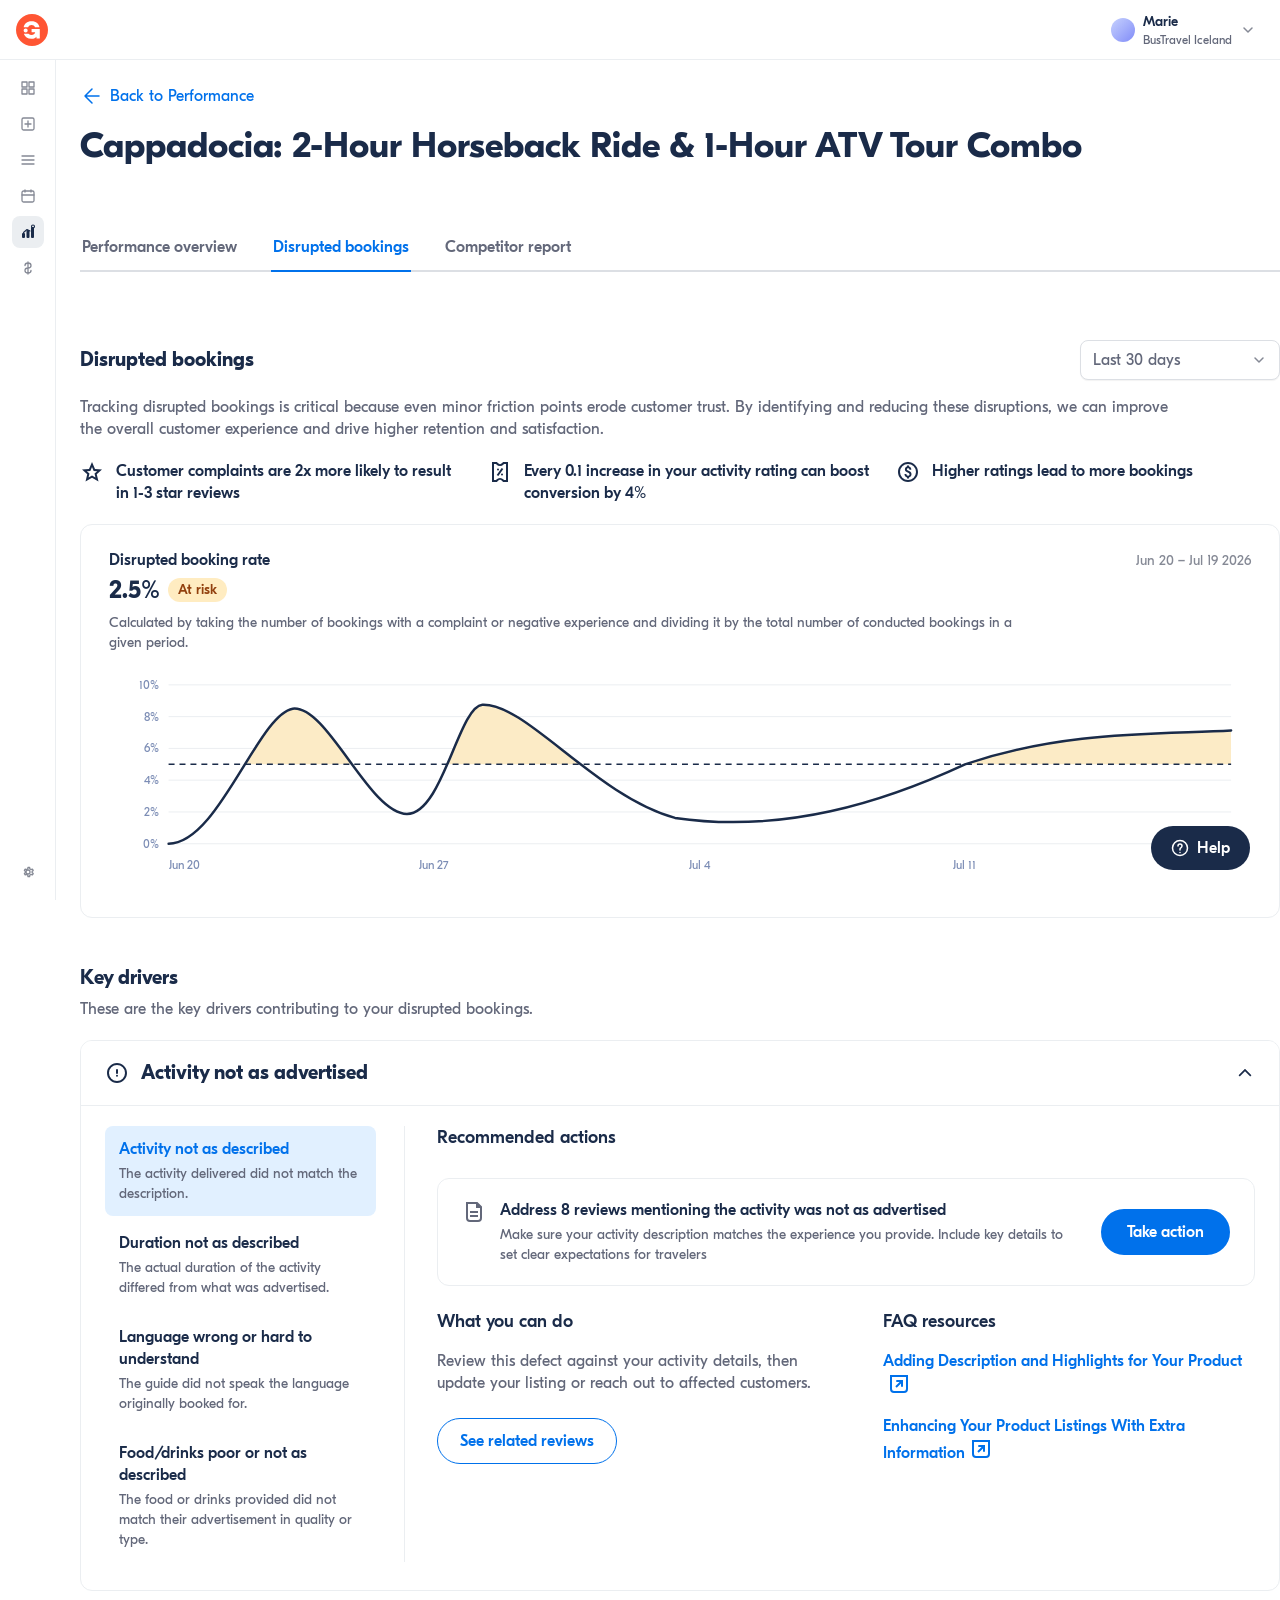
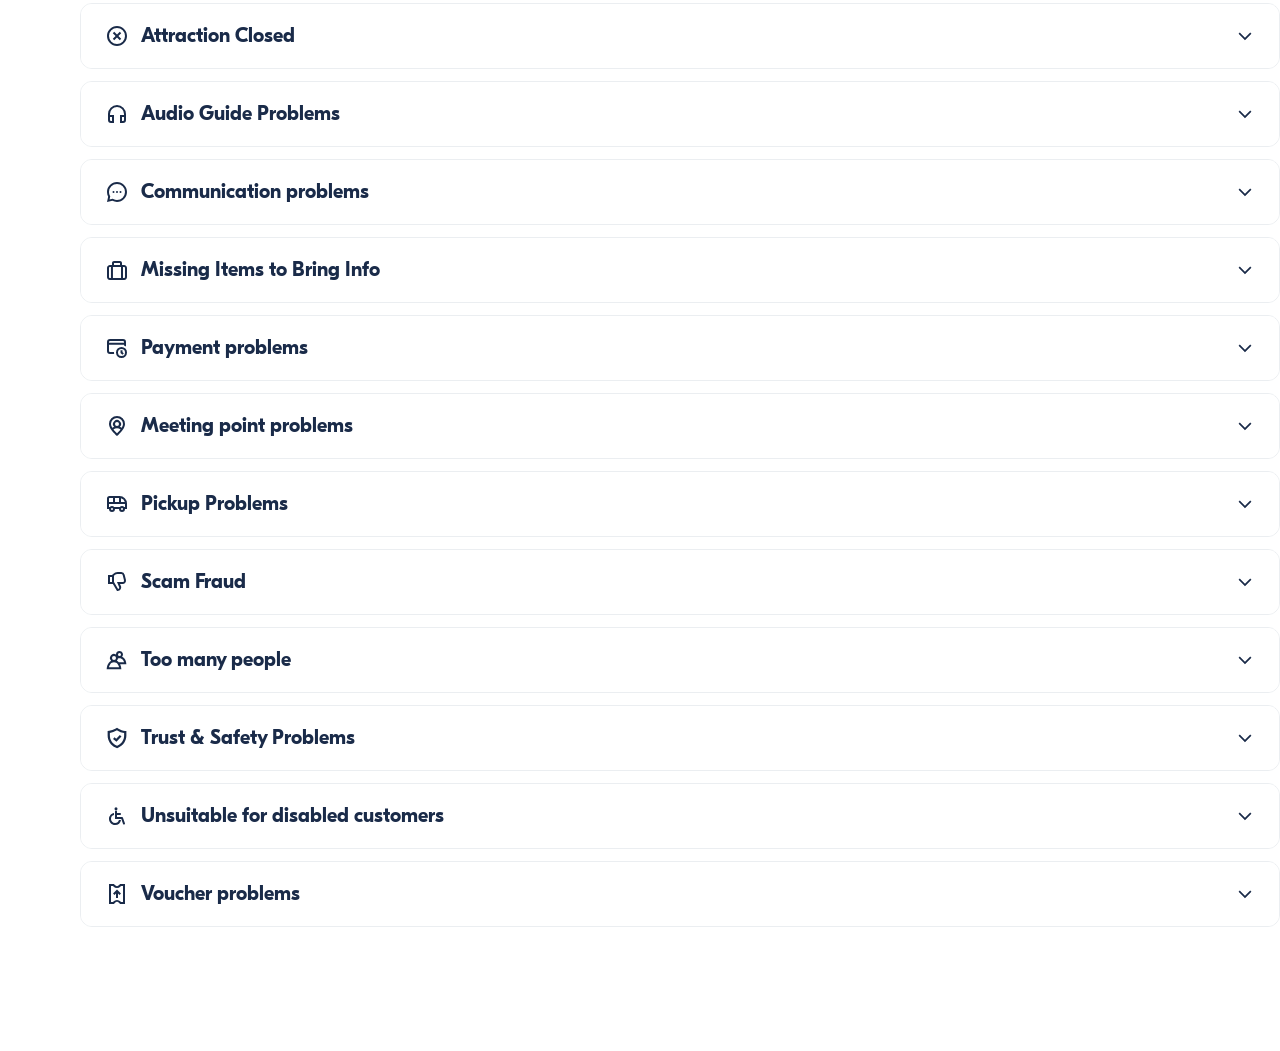
==== index.html @ d7114548 "Initial commit: Disrupted bookings prototype Static HTML/CSS/JS prototype of the Supplier Portal Per" ====
<!DOCTYPE html>
<html lang="en">
<head>
  <meta charset="UTF-8">
  <meta name="viewport" content="width=device-width, initial-scale=1.0">
  <title>Performance Hub — Disrupted Bookings · DBR Concept</title>
  <link rel="stylesheet" href="css/tokens.css">
  <link rel="stylesheet" href="css/styles.css">
</head>
<body>

  <!-- ===================== TOP NAV ===================== -->
  <header class="topnav">
    <div style="display:flex;align-items:center;gap:24px;">
      <img src="assets/logo-gyg.svg" alt="GetYourGuide" class="topnav__logo">
    </div>
    <div class="topnav__user">
      <div class="topnav__avatar"></div>
      <div class="topnav__user-info">
        <span class="topnav__name">Marie</span>
        <span class="topnav__company">BusTravel Iceland</span>
      </div>
      <svg class="topnav__chevron" width="16" height="16" viewBox="0 0 16 16" fill="none">
        <path d="M4 6l4 4 4-4" stroke="#858995" stroke-width="1.5" stroke-linecap="round" stroke-linejoin="round"/>
      </svg>
    </div>
  </header>

  <!-- ===================== SIDEBAR ===================== -->
  <aside class="sidebar">
    <!-- Products -->
    <button class="sidebar__item" aria-label="Products">
      <svg width="16" height="16" viewBox="0 0 16 16" fill="none">
        <path d="M2 2h5v5H2zM9 2h5v5H9zM2 9h5v5H2zM9 9h5v5H9z" stroke="currentColor" stroke-width="1.3" stroke-linejoin="round"/>
      </svg>
    </button>
    <!-- Create -->
    <button class="sidebar__item" aria-label="Create">
      <svg width="16" height="16" viewBox="0 0 16 16" fill="none">
        <rect x="2" y="2" width="12" height="12" rx="1.5" stroke="currentColor" stroke-width="1.3"/>
        <path d="M8 5v6M5 8h6" stroke="currentColor" stroke-width="1.3" stroke-linecap="round"/>
      </svg>
    </button>
    <!-- Manage -->
    <button class="sidebar__item" aria-label="Manage">
      <svg width="16" height="16" viewBox="0 0 16 16" fill="none">
        <path d="M2 4h12M2 8h12M2 12h12" stroke="currentColor" stroke-width="1.3" stroke-linecap="round"/>
      </svg>
    </button>
    <!-- Bookings -->
    <button class="sidebar__item" aria-label="Bookings">
      <svg width="16" height="16" viewBox="0 0 16 16" fill="none">
        <rect x="2" y="3" width="12" height="11" rx="1.5" stroke="currentColor" stroke-width="1.3"/>
        <path d="M5 2v2M11 2v2M2 7h12" stroke="currentColor" stroke-width="1.3" stroke-linecap="round"/>
      </svg>
    </button>
    <!-- Performance (active) -->
    <button class="sidebar__item sidebar__item--active" aria-label="Performance">
      <svg width="16" height="16" viewBox="0 0 16 16" fill="none">
        <rect x="2" y="9" width="3" height="5" rx="1" fill="currentColor"/>
        <rect x="6.5" y="6" width="3" height="8" rx="1" fill="currentColor"/>
        <rect x="11" y="3" width="3" height="11" rx="1" fill="currentColor"/>
        <circle cx="13" cy="2.5" r="1.5" stroke="currentColor" stroke-width="1.1"/>
        <path d="M3.5 8.5l3.5-3 3 1.5" stroke="currentColor" stroke-width="1.1" stroke-linecap="round" stroke-linejoin="round"/>
      </svg>
    </button>
    <!-- Finance -->
    <button class="sidebar__item" aria-label="Finance">
      <svg width="16" height="16" viewBox="0 0 16 16" fill="none">
        <path d="M8 2v12M5 5.5C5 4.12 6.34 3 8 3s3 1.12 3 2.5c0 1.37-1.34 2.5-3 2.5s-3 1.13-3 2.5C5 11.88 6.34 13 8 13s3-1.12 3-2.5" stroke="currentColor" stroke-width="1.3" stroke-linecap="round"/>
      </svg>
    </button>
    <div class="sidebar__spacer"></div>
    <!-- Settings -->
    <button class="sidebar__item" aria-label="Settings">
      <svg width="16" height="16" viewBox="0 0 16 16" fill="none">
        <path d="M8 10a2 2 0 100-4 2 2 0 000 4z" stroke="currentColor" stroke-width="1.3"/>
        <path d="M13.2 6.4l-.8-1.3-1.5.5a4.6 4.6 0 00-1-.6L9.6 3.5h-1.6L7.7 5a4.6 4.6 0 00-1 .6l-1.5-.5-.8 1.3 1.1 1a5 5 0 000 1.2l-1.1 1 .8 1.3 1.5-.5c.3.23.64.43 1 .6l.3 1.5h1.6l.3-1.5c.36-.17.7-.37 1-.6l1.5.5.8-1.3-1.1-1a5 5 0 000-1.2l1.1-1z" stroke="currentColor" stroke-width="1.3" stroke-linejoin="round"/>
      </svg>
    </button>
  </aside>

  <!-- ===================== MAIN CONTENT ===================== -->
  <main class="page-main">
    <div class="page-inner">

      <!-- BACK LINK -->
      <a href="#" class="back-link">
        <svg width="24" height="24" viewBox="0 0 24 24" fill="none">
          <path d="M19 12H5M12 5l-7 7 7 7" stroke="currentColor" stroke-width="1.5" stroke-linecap="round" stroke-linejoin="round"/>
        </svg>
        Back to Performance
      </a>

      <!-- PAGE TITLE -->
      <h1 class="page-title">Cappadocia: 2-Hour Horseback Ride & 1-Hour ATV Tour Combo</h1>

      <!-- ===================== TABS ===================== -->
      <nav class="perf-tabs" role="tablist">
        <button class="perf-tab" role="tab">Performance overview</button>
        <button class="perf-tab perf-tab--active" role="tab" aria-selected="true">Disrupted bookings</button>
        <button class="perf-tab" role="tab">Competitor report</button>
      </nav>

      <!-- ===================== DISRUPTED BOOKINGS SECTION ===================== -->
      <section class="disrupted-section">

        <div class="disrupted-section__header">
          <div class="disrupted-header__top">
            <h2 class="section-heading">Disrupted bookings</h2>
            <div class="disrupted-controls">
              <div class="select-input select-input--lg">
                <span>Last 30 days</span>
                <svg width="16" height="16" viewBox="0 0 16 16" fill="none">
                  <path d="M4 6l4 4 4-4" stroke="#858995" stroke-width="1.5" stroke-linecap="round" stroke-linejoin="round"/>
                </svg>
              </div>
            </div>
          </div>

          <p class="disrupted-header__desc">Tracking disrupted bookings is critical because even minor friction points erode customer trust. By identifying and reducing these disruptions, we can improve the overall customer experience and drive higher retention and satisfaction.</p>

          <ul class="disrupted-benefits">
            <li>
              <span class="disrupted-benefits__icon">
                <svg width="24" height="24" viewBox="0 0 24 24" fill="currentColor" aria-hidden="true"><path fill-rule="evenodd" d="m15 9 7 .5-5.25 4.75 1.75 7.25-6.5-3.75-6.5 3.75 1.75-7.25L2 9.5 9 9l3-7zm-4.642 1.908-3.542.253 2.657 2.404-.935 3.874L12 15.44l3.462 1.998-.935-3.874 2.657-2.404-3.542-.253L12 7.078z" clip-rule="evenodd"/></svg>
              </span>
              <span>Customer complaints are 2x more likely to result in 1-3 star reviews</span>
            </li>
            <li>
              <span class="disrupted-benefits__icon">
                <svg width="24" height="24" viewBox="0 0 24 24" fill="currentColor" aria-hidden="true"><path fill-rule="evenodd" d="M4 22h4.875l1.02-1.088a2.885 2.885 0 0 1 4.21 0L15.125 22H20V2h-4.875l-1.02 1.088a2.885 2.885 0 0 1-4.21 0L8.875 2H4zM9.895 3.088 8.436 4.456a4.885 4.885 0 0 0 7.128 0L15.992 4H18v16h-2.008l-.428-.456a4.885 4.885 0 0 0-7.128 0L8.009 20H6V4h2.009l.427.456 1.46-1.368zm.419 12.993 5-7-1.628-1.162-5 7zM15 14.5a1 1 0 1 1-2 0 1 1 0 0 1 2 0m-5-4a1 1 0 1 0 0-2 1 1 0 0 0 0 2" clip-rule="evenodd"/></svg>
              </span>
              <span>Every 0.1 increase in your activity rating can boost conversion by 4%</span>
            </li>
            <li>
              <span class="disrupted-benefits__icon">
                <svg width="24" height="24" viewBox="0 0 24 24" fill="currentColor" aria-hidden="true"><path d="M13 6.585c.539.11 1.026.324 1.415.664.565.494.895 1.229.895 2.206v.24h-1.92l-.012-.227c-.02-.401-.131-.66-.3-.824-.169-.166-.43-.27-.816-.292l-.393.014c-.353.035-.604.142-.764.293-.155.148-.249.36-.249.662 0 .573.394.902 1.093 1.244l.408.178.264.117c.591.26 1.258.552 1.792 1 .633.53 1.087 1.279 1.087 2.431 0 .943-.305 1.73-.876 2.29-.42.413-.972.692-1.624.828V18.5h-2v-1.105c-.656-.146-1.202-.434-1.617-.85-.583-.583-.883-1.395-.883-2.344v-.24h1.912l.019.22c.048.575.213.92.438 1.129.226.209.55.316.986.338l.398-.014c.49-.028.805-.169.996-.364.19-.193.29-.472.29-.845 0-.42-.143-.723-.376-.97-.241-.256-.585-.457-.996-.647l-.001-.001-.407-.193-.144-.062c-.588-.254-1.24-.534-1.75-.969-.572-.486-.97-1.163-.97-2.187 0-.822.26-1.53.774-2.042.345-.345.794-.592 1.331-.73V5.5h2z"/><path fill-rule="evenodd" d="M12 2c5.523 0 10 4.477 10 10s-4.477 10-10 10S2 17.523 2 12 6.477 2 12 2m0 2a8 8 0 1 0 0 16 8 8 0 0 0 0-16" clip-rule="evenodd"/></svg>
              </span>
              <span>Higher ratings lead to more bookings</span>
            </li>
          </ul>
        </div>

        <!-- Disrupted booking rate chart card -->
        <div class="dbr-card">
          <div class="dbr-card__top">
            <div class="dbr-card__stat">
              <p class="dbr-card__label">Disrupted booking rate</p>
              <p class="dbr-card__value">2.5% <span class="dbr-tag dbr-tag--risk">At risk</span></p>
              <p class="dbr-card__desc">Calculated by taking the number of bookings with a complaint or negative experience and dividing it by the total number of conducted bookings in a given period.</p>
            </div>
            <span class="dbr-card__range">Jun 20 – July 19 2026</span>
          </div>

          <div class="chart-wrapper">
            <svg viewBox="0 0 1150 230" class="line-chart" aria-label="Disrupted booking rate over the last 30 days, with a recommended maximum of 5%">
              <defs>
                <!-- Clip that keeps only the area above the 5% recommended-max line -->
                <clipPath id="dbr-above-max">
                  <rect x="60" y="20" width="1070" height="80"/>
                </clipPath>
              </defs>
              <!-- Grid lines (y: 0%–10%) -->
              <line x1="60" y1="20"  x2="1130" y2="20"  stroke="#ebeef1" stroke-width="1"/>
              <line x1="60" y1="52"  x2="1130" y2="52"  stroke="#ebeef1" stroke-width="1"/>
              <line x1="60" y1="84"  x2="1130" y2="84"  stroke="#ebeef1" stroke-width="1"/>
              <line x1="60" y1="116" x2="1130" y2="116" stroke="#ebeef1" stroke-width="1"/>
              <line x1="60" y1="148" x2="1130" y2="148" stroke="#ebeef1" stroke-width="1"/>
              <line x1="60" y1="180" x2="1130" y2="180" stroke="#ebeef1" stroke-width="1"/>
              <!-- Y-axis labels -->
              <text x="50" y="24"  text-anchor="end" class="chart-axis">10%</text>
              <text x="50" y="56"  text-anchor="end" class="chart-axis">8%</text>
              <text x="50" y="88"  text-anchor="end" class="chart-axis">6%</text>
              <text x="50" y="120" text-anchor="end" class="chart-axis">4%</text>
              <text x="50" y="152" text-anchor="end" class="chart-axis">2%</text>
              <text x="50" y="184" text-anchor="end" class="chart-axis">0%</text>
              <!-- Amber fill: only where the rate exceeds the 5% recommended max -->
              <path d="M 60,180 C 110,180 150,50 185,44 C 220,40 262,150 300,150 C 336,150 352,42 376,40 C 420,38 490,132 570,154 C 680,170 780,138 862,100 C 962,66 1055,70 1130,66 L 1130,180 L 60,180 Z"
                    fill="#fcebc6" clip-path="url(#dbr-above-max)"/>
              <!-- Recommended max line (5%) -->
              <line x1="60" y1="100" x2="1130" y2="100" stroke="#1a2b49" stroke-width="1.5" stroke-dasharray="6 5"/>
              <!-- Disrupted booking rate line -->
              <path d="M 60,180 C 110,180 150,50 185,44 C 220,40 262,150 300,150 C 336,150 352,42 376,40 C 420,38 490,132 570,154 C 680,170 780,138 862,100 C 962,66 1055,70 1130,66"
                    fill="none" stroke="#1a2b49" stroke-width="2.5" stroke-linecap="round" stroke-linejoin="round"/>
              <!-- X-axis labels -->
              <text x="60"    y="205" text-anchor="start"  class="chart-axis">Jun 20</text>
              <text x="327"   y="205" text-anchor="middle" class="chart-axis">Jun 27</text>
              <text x="595"   y="205" text-anchor="middle" class="chart-axis">Jul 4</text>
              <text x="862"   y="205" text-anchor="middle" class="chart-axis">Jul 11</text>
              <text x="1130"  y="205" text-anchor="end"    class="chart-axis">Jul 18</text>
            </svg>
          </div>
        </div>

      </section><!-- /disrupted-section -->

      <!-- ===================== KEY DRIVERS SECTION ===================== -->
      <section class="key-drivers-section">
        <div>
          <h2 class="section-heading">Key drivers</h2>
          <p class="section-desc" style="margin-top:8px;">These are the key drivers contributing to your disrupted bookings.</p>
        </div>
        <div class="defect-cards" id="defect-cards"></div>
      </section>

      <!-- Bottom spacer -->
      <div style="height:60px;"></div>

    </div><!-- /page-inner -->
  </main>

  <!-- HELP BUTTON (fixed) -->
  <button class="help-btn" aria-label="Help">
    <svg width="18" height="18" viewBox="0 0 18 18" fill="none">
      <circle cx="9" cy="9" r="7.5" stroke="white" stroke-width="1.5"/>
      <path d="M7 7c0-1.1.9-2 2-2s2 .9 2 2c0 1.1-.9 1.7-1.5 2.2S9 10.2 9 11" stroke="white" stroke-width="1.5" stroke-linecap="round"/>
      <circle cx="9" cy="13.5" r=".75" fill="white"/>
    </svg>
    Help
  </button>

  <script src="js/interactions.js"></script>
  <script src="js/defects-data.js"></script>
  <script src="js/defects-render.js"></script>
  <script src="js/chart-tooltip.js"></script>
  <script src="js/date-range.js"></script>
</body>
</html>
---- css/tokens.css ----
@font-face {
  font-family: "GT Eesti Pro Display";
  src: url("../assets/fonts/GT-Eesti-Pro-Display-Regular.woff2") format("woff2");
  font-weight: 400;
  font-style: normal;
  font-display: swap;
}

@font-face {
  font-family: "GT Eesti Pro Display";
  src: url("../assets/fonts/GT-Eesti-Pro-Display-Medium.woff2") format("woff2");
  font-weight: 500;
  font-style: normal;
  font-display: swap;
}

@font-face {
  font-family: "GT Eesti Pro Display";
  src: url("../assets/fonts/GT-Eesti-Pro-Display-Bold.woff2") format("woff2");
  font-weight: 700;
  font-style: normal;
  font-display: swap;
}

:root {
  --gyg-label-primary: #1a2b49;
  --gyg-label-secondary: #63687a;
  --gyg-label-tertiary: #858995;
  --gyg-label-success: #00763d;
  --gyg-interactive-primary: #0071eb;
  --gyg-on-interactive-primary: #ffffff;
  --gyg-background-primary: #ffffff;
  --gyg-background-secondary: #ebeef1;
  --gyg-background-page: #ffffff;
  --gyg-separator-primary: #ebeef1;
  --gyg-border-non-interactive: #ebeef1;
  --gyg-surface-success-weak: #e8f8ef;
  --gyg-border-success: #b8e6cc;
  --gyg-tag-success-bg: #e8f8ef;
  --gyg-tag-success-text: #00763d;
  --gyg-surface-critical-weak: #ffe8ed;
  --gyg-surface-warning-weak: #ffecc1;
  --gyg-tag-critical-text: #b42318;
  --gyg-overlay: rgba(0, 0, 0, 0.4);
  --gyg-brand: #ff5533;

  --font-family: "GT Eesti Pro Display", -apple-system, BlinkMacSystemFont, "Segoe UI", Roboto, sans-serif;
  --font-label: 400 12px/16px var(--font-family);
  --font-caption: 400 14px/20px var(--font-family);
  --font-caption-strong: 500 14px/20px var(--font-family);
  --font-body: 400 16px/22px var(--font-family);
  --font-body-strong: 500 16px/22px var(--font-family);
  --font-title-4: 500 18px/24px var(--font-family);
  --font-title-3: 700 20px/24px var(--font-family);
  --font-title-2: 700 24px/30px var(--font-family);

  --radius-sm: 4px;
  --radius-md: 6px;
  --radius-lg: 8px;
  --radius-pill: 32px;
  --shadow-popover: 0 2px 4px rgba(0, 0, 0, 0.1), 0 4px 6px rgba(0, 0, 0, 0.06);
  --shadow-modal: 0 0 32px rgba(0, 0, 0, 0.08), 0 8px 8px rgba(0, 0, 0, 0.16);
}

*, *::before, *::after { box-sizing: border-box; }

body {
  margin: 0;
  font: var(--font-body);
  color: var(--gyg-label-primary);
  background: var(--gyg-background-page);
}

button { font: inherit; cursor: pointer; }

a { color: var(--gyg-interactive-primary); text-decoration: none; }

a:hover { text-decoration: underline; }

.sr-only {
  position: absolute;
  width: 1px;
  height: 1px;
  padding: 0;
  margin: -1px;
  overflow: hidden;
  clip: rect(0, 0, 0, 0);
  white-space: nowrap;
  border: 0;
}
---- css/styles.css ----
/* ============================================================
   PORTAL SHELL
   ============================================================ */

html { min-width: 1440px; }

/* Top nav */
.topnav {
  position: fixed;
  top: 0; left: 0; right: 0;
  height: 60px;
  background: var(--gyg-background-primary);
  border-bottom: 1px solid var(--gyg-border-non-interactive);
  display: flex;
  align-items: center;
  justify-content: space-between;
  padding: 0 16px;
  z-index: 100;
}
.topnav__logo { height: 32px; }
.topnav__user {
  display: flex;
  align-items: center;
  gap: 8px;
  padding: 8px;
  border-radius: 8px;
  cursor: pointer;
}
.topnav__avatar {
  width: 24px; height: 24px;
  border-radius: 50%;
  background: linear-gradient(135deg, #c7d2fe, #818cf8);
}
.topnav__user-info { display: flex; flex-direction: column; }
.topnav__name { font: var(--font-caption-strong); color: var(--gyg-label-primary); }
.topnav__company { font: var(--font-label); color: var(--gyg-label-secondary); }
.topnav__chevron { color: var(--gyg-label-tertiary); }

/* Sidebar */
.sidebar {
  position: fixed;
  top: 60px; left: 0;
  width: 56px;
  height: calc(100vh - 60px);
  background: var(--gyg-background-primary);
  border-right: 1px solid var(--gyg-border-non-interactive);
  display: flex;
  flex-direction: column;
  align-items: center;
  padding: 12px 4px;
  gap: 4px;
  z-index: 90;
}
.sidebar__item {
  width: 32px; height: 32px;
  border: none;
  background: none;
  border-radius: 8px;
  display: flex;
  align-items: center;
  justify-content: center;
  color: var(--gyg-label-tertiary);
  cursor: pointer;
  transition: background 0.15s;
}
.sidebar__item:hover { background: var(--gyg-background-secondary); }
.sidebar__item--active {
  background: var(--gyg-background-secondary);
  color: var(--gyg-label-primary);
}
.sidebar__spacer { flex: 1; }

/* ============================================================
   PAGE LAYOUT
   ============================================================ */

.page-main {
  margin-left: 56px;
  margin-top: 60px;
  padding: 24px;
  min-height: calc(100vh - 60px);
  background: var(--gyg-background-page);
}
.page-inner {
  max-width: 1200px;
  display: flex;
  flex-direction: column;
  gap: 40px;
}

/* ============================================================
   PAGE HEADER
   ============================================================ */

.back-link {
  display: inline-flex;
  align-items: center;
  gap: 6px;
  font: var(--font-body);
  color: var(--gyg-interactive-primary);
  margin-bottom: -24px;
}
.back-link:hover { text-decoration: underline; }

.page-title {
  font-size: 36px;
  font-weight: 700;
  line-height: 44px;
  color: var(--gyg-label-primary);
  margin: 0;
}

/* ============================================================
   PERFORMANCE SECTION
   ============================================================ */

.perf-section { display: flex; flex-direction: column; gap: 24px; }

.perf-section__header {
  display: flex;
  align-items: flex-start;
  justify-content: space-between;
}
.section-title {
  font: var(--font-title-3);
  color: var(--gyg-label-primary);
  margin: 0 0 4px;
}
.section-subtitle {
  font: var(--font-body);
  color: var(--gyg-label-tertiary);
  margin: 0;
}

.perf-controls {
  display: flex;
  align-items: center;
  gap: 16px;
}
.toggle-label {
  display: flex;
  align-items: center;
  gap: 8px;
  cursor: pointer;
  font: var(--font-body);
  color: var(--gyg-label-primary);
  white-space: nowrap;
}
.toggle-switch {
  width: 48px; height: 28px;
  background: #d1d5db;
  border-radius: 30px;
  position: relative;
  flex-shrink: 0;
  transition: background 0.2s;
}
.toggle-switch.on { background: var(--gyg-interactive-primary); }
.toggle-handle {
  position: absolute;
  top: 4px; left: 4px;
  width: 20px; height: 20px;
  background: white;
  border-radius: 50%;
  transition: left 0.2s;
}
.toggle-switch.on .toggle-handle { left: 24px; }

.select-input {
  display: flex;
  align-items: center;
  justify-content: space-between;
  gap: 8px;
  border: 1px solid #6b7280;
  border-radius: 8px;
  padding: 8px 12px 8px 12px;
  min-width: 160px;
  cursor: pointer;
  font: var(--font-body);
  color: var(--gyg-label-secondary);
  background: white;
  box-shadow: 0 1px 1px rgba(18,18,23,0.05);
}
.select-input svg { flex-shrink: 0; }

/* Metrics bar */
.metrics-bar {
  display: flex;
  align-items: flex-start;
  gap: 0;
}
.metric {
  display: flex;
  flex-direction: column;
  gap: 8px;
  padding: 8px 64px 8px 0;
}
.metric__label {
  display: flex;
  align-items: center;
  gap: 4px;
  font: var(--font-body);
  color: var(--gyg-label-tertiary);
  white-space: nowrap;
}
.metric__value {
  display: flex;
  align-items: center;
  gap: 8px;
  font: var(--font-title-3);
  color: var(--gyg-label-primary);
  white-space: nowrap;
}
.metric__link {
  font: var(--font-body-strong);
  font-size: 16px;
}

/* Info icon button */
.info-btn {
  border: none;
  background: none;
  padding: 0;
  cursor: pointer;
  display: inline-flex;
  align-items: center;
  color: var(--gyg-label-tertiary);
  opacity: 0.7;
  transition: opacity 0.15s;
}
.info-btn:hover { opacity: 1; }

/* Chart tabs */
.chart-tabs {
  display: flex;
  align-items: center;
  border: 1px solid var(--gyg-border-non-interactive);
  border-radius: 4px 8px 8px 4px;
  overflow: hidden;
  width: fit-content;
}
.chart-tab {
  border: none;
  border-right: 1px solid var(--gyg-border-non-interactive);
  background: white;
  padding: 8px 16px;
  font: var(--font-body-strong);
  color: var(--gyg-label-tertiary);
  cursor: pointer;
  transition: background 0.15s, color 0.15s;
  white-space: nowrap;
}
.chart-tab:last-child { border-right: none; }
.chart-tab:hover { color: var(--gyg-label-primary); }
.chart-tab--active {
  background: var(--gyg-interactive-primary);
  color: white;
}

/* Chart card */
.chart-card {
  border: 1px solid var(--gyg-border-non-interactive);
  border-radius: 12px;
  padding: 24px;
  background: white;
  display: flex;
  flex-direction: column;
  gap: 16px;
}
.chart-card__title {
  font: var(--font-body-strong);
  color: var(--gyg-label-primary);
  margin: 0;
}
.chart-card__subtitle {
  font: var(--font-body);
  color: var(--gyg-label-secondary);
  margin: -12px 0 0;
}
.chart-wrapper { width: 100%; overflow: hidden; }
.line-chart { width: 100%; display: block; }

text.chart-axis {
  font-family: var(--font-family);
  font-size: 12px;
  fill: #7c8db5;
}

/* ============================================================
   QUALITY INSIGHTS SECTION  ← NEW
   ============================================================ */

.quality-section { display: flex; flex-direction: column; gap: 20px; }

.section-heading {
  font: var(--font-title-3);
  color: var(--gyg-label-primary);
  margin: 0;
}
.section-desc {
  font: var(--font-body);
  color: var(--gyg-label-secondary);
  margin: -12px 0 0;
}

/* Quality score card */
.quality-score-card {
  border: 1px solid var(--gyg-border-non-interactive);
  border-radius: 12px;
  padding: 24px;
  background: white;
  display: flex;
  flex-direction: column;
  gap: 20px;
}
.quality-score-card__top {
  display: flex;
  align-items: flex-start;
  justify-content: space-between;
}
.qs-label-row {
  display: flex;
  align-items: center;
  gap: 6px;
  font: var(--font-body);
  color: var(--gyg-label-secondary);
  position: relative;
}
.qs-label-text { font: var(--font-body-strong); color: var(--gyg-label-primary); }

/* Tooltip popover */
.qs-tooltip {
  position: absolute;
  top: calc(100% + 8px);
  left: 0;
  width: 360px;
  background: var(--gyg-label-primary);
  color: white;
  font: var(--font-caption);
  line-height: 20px;
  padding: 12px 16px;
  border-radius: var(--radius-lg);
  box-shadow: var(--shadow-popover);
  z-index: 50;
  pointer-events: none;
}
.qs-tooltip::before {
  content: '';
  position: absolute;
  top: -6px; left: 16px;
  width: 12px; height: 6px;
  background: var(--gyg-label-primary);
  clip-path: polygon(50% 0%, 0% 100%, 100% 100%);
}

.qs-stat-row {
  display: flex;
  align-items: baseline;
  gap: 12px;
  margin-top: 4px;
}
.qs-value {
  font-size: 36px;
  font-weight: 700;
  line-height: 44px;
  color: var(--gyg-label-primary);
}
.qs-period {
  font: var(--font-body);
  color: var(--gyg-label-tertiary);
}
.qs-trend-badge {
  display: inline-flex;
  align-items: center;
  gap: 4px;
  font: var(--font-caption-strong);
  color: #b42318;
  background: #ffe8ed;
  padding: 2px 8px;
  border-radius: 4px;
  margin-left: 4px;
}

/* Quality chart: blue line (upward = worse, shown clearly as trend) */
.quality-chart-line { stroke: var(--gyg-interactive-primary); }
.quality-chart-area { fill: rgba(0, 113, 235, 0.07); }

/* ============================================================
   TOP ISSUES
   ============================================================ */

.subsection-heading {
  font-size: 18px;
  font-weight: 700;
  line-height: 24px;
  color: var(--gyg-label-primary);
  margin: 4px 0 0;
}

/* Defect driver cards */
.defect-stack { display: flex; flex-direction: column; gap: 0; }

.defect-card {
  background: white;
  border: 1px solid var(--gyg-border-non-interactive);
  border-left: 3px solid #f59e0b;
  border-radius: var(--radius-sm);
  padding: 20px;
  display: flex;
  align-items: flex-start;
  gap: 16px;
  margin-bottom: 0;
}
.defect-card + .defect-card { border-top: none; border-radius: 0 0 var(--radius-sm) var(--radius-sm); }
.defect-card:first-child { border-radius: var(--radius-sm) var(--radius-sm) 0 0; }
.defect-card:last-child { border-radius: 0 0 var(--radius-sm) var(--radius-sm); }
.defect-card:only-child { border-radius: var(--radius-sm); }

/* When a defect card is followed by a linked-ra-wrapper, don't round its bottom */
.defect-card.has-linked-ra { border-radius: var(--radius-sm) var(--radius-sm) 0 0; margin-bottom: 0; }

.defect-rank {
  width: 28px; height: 28px;
  border-radius: 50%;
  background: var(--gyg-background-secondary);
  color: var(--gyg-label-secondary);
  font: var(--font-caption-strong);
  display: flex;
  align-items: center;
  justify-content: center;
  flex-shrink: 0;
  margin-top: 2px;
}

.defect-body { flex: 1; display: flex; flex-direction: column; gap: 8px; }
.defect-category-row {
  display: flex;
  align-items: center;
  gap: 8px;
}
.defect-category {
  font-size: 18px;
  font-weight: 700;
  line-height: 24px;
  color: var(--gyg-label-primary);
}
.defect-desc {
  font: var(--font-body);
  color: var(--gyg-label-primary);
  margin: 0;
}
.defect-footer {
  display: flex;
  align-items: center;
  justify-content: space-between;
  flex-wrap: wrap;
  gap: 8px;
}
.defect-detail-toggle {
  border: none;
  background: none;
  padding: 0;
  font: var(--font-body);
  color: var(--gyg-interactive-primary);
  cursor: pointer;
  display: flex;
  align-items: center;
  gap: 4px;
}
.defect-detail-toggle:hover { text-decoration: underline; }
.defect-detail-toggle svg { transition: transform 0.2s; }
.defect-detail-toggle.open svg { transform: rotate(90deg); }

/* Expandable detail */
.defect-detail {
  background: #fafbfc;
  border-top: 1px solid var(--gyg-border-non-interactive);
  padding: 16px 20px 16px 64px;
  font: var(--font-body);
  color: var(--gyg-label-secondary);
  line-height: 22px;
}
.defect-detail p { margin: 0 0 8px; }
.defect-detail p:last-child { margin-bottom: 0; }

/* Linked RA wrapper */
.linked-ra-wrapper {
  border: 1px solid var(--gyg-border-non-interactive);
  border-top: none;
  border-left: 3px solid #f59e0b;
  border-radius: 0 0 var(--radius-sm) var(--radius-sm);
  margin-bottom: 12px;
  background: #fffbf2;
}
.linked-ra-label {
  display: flex;
  align-items: center;
  gap: 6px;
  font: var(--font-caption-strong);
  color: #92400e;
  padding: 10px 20px 0 20px;
}
.linked-ra-label svg { flex-shrink: 0; }

/* ============================================================
   RECOMMENDED ACTION CARDS  (shared — existing + linked)
   ============================================================ */

.ra-card {
  background: white;
  border: 1px solid var(--gyg-border-non-interactive);
  border-radius: var(--radius-sm);
  padding: 20px;
  display: flex;
  align-items: center;
  gap: 32px;
}

/* When inside linked-ra-wrapper, no outer border (wrapper provides it) */
.linked-ra-wrapper .ra-card {
  border: none;
  background: transparent;
  border-radius: 0;
  padding: 12px 20px 16px 20px;
}

.ra-card__content {
  flex: 1;
  display: flex;
  align-items: flex-start;
  gap: 8px;
  min-width: 0;
}
.ra-card__icon { flex-shrink: 0; color: var(--gyg-label-tertiary); margin-top: 2px; }
.ra-card__text { flex: 1; display: flex; flex-direction: column; gap: 8px; min-width: 0; }
.ra-card__title {
  font-size: 18px;
  font-weight: 700;
  line-height: 24px;
  color: var(--gyg-label-primary);
  margin: 0;
}
.ra-card__body {
  font: var(--font-body);
  color: var(--gyg-label-primary);
  margin: 0;
}

.ra-card__actions {
  display: flex;
  align-items: center;
  gap: 16px;
  flex-shrink: 0;
}

/* Buttons */
.btn-primary {
  background: var(--gyg-interactive-primary);
  color: white;
  border: 2px solid var(--gyg-interactive-primary);
  border-radius: var(--radius-pill);
  padding: 10px 24px;
  font: var(--font-body-strong);
  cursor: pointer;
  white-space: nowrap;
  width: 160px;
  text-align: center;
  transition: opacity 0.15s;
}
.btn-primary:hover { opacity: 0.88; }

.btn-dismiss {
  border: none;
  background: none;
  cursor: pointer;
  color: var(--gyg-label-tertiary);
  padding: 4px;
  display: flex;
  align-items: center;
  transition: color 0.15s;
}
.btn-dismiss:hover { color: var(--gyg-label-primary); }

/* ============================================================
   GROW SECTION  (existing RA block)
   ============================================================ */

.grow-section { display: flex; flex-direction: column; gap: 16px; }

/* ============================================================
   HELP BUTTON (fixed)
   ============================================================ */

.help-btn {
  position: fixed;
  bottom: 30px; right: 30px;
  background: var(--gyg-label-primary);
  color: white;
  border: none;
  border-radius: var(--radius-pill);
  padding: 11px 20px;
  font: var(--font-body-strong);
  cursor: pointer;
  display: flex;
  align-items: center;
  gap: 8px;
  z-index: 200;
}

/* ============================================================
   UTILITIES
   ============================================================ */

.hidden { display: none !important; }

/* ============================================================
   CATEGORY DEFECT CARDS  (data-driven — see js/defects-*.js)
   ============================================================ */

.defect-cards { display: flex; flex-direction: column; gap: 12px; }

.category-card {
  background: white;
  border: 1px solid var(--gyg-border-non-interactive);
  border-radius: 12px;
  overflow: hidden;
}

/* Header (collapse toggle) */
.category-card__header {
  width: 100%;
  display: flex;
  align-items: center;
  gap: 12px;
  padding: 20px 24px;
  background: white;
  border: none;
  text-align: left;
  color: var(--gyg-label-primary);
}
.category-card__icon { display: inline-flex; color: var(--gyg-label-primary); }
.category-card__title { font: var(--font-title-3); color: var(--gyg-label-primary); }
.category-card__chevron {
  margin-left: auto;
  color: var(--gyg-label-primary);
  transition: transform 0.2s ease;
}
.category-card.is-collapsed .category-card__chevron { transform: rotate(180deg); }
.category-card.is-collapsed .category-card__body { display: none; }

/* Body layout: defect list | what you can do | faq */
.category-card__body {
  display: grid;
  grid-template-columns: minmax(240px, 300px) 1fr;
  gap: 32px;
  padding: 4px 24px 28px;
  border-top: 1px solid var(--gyg-separator-primary);
  padding-top: 20px;
}

/* Right panel: optional recommended-action block + [ what you can do | faq ] */
.dp-right { display: flex; flex-direction: column; gap: 24px; min-width: 0; }
.dp-cols {
  display: grid;
  grid-template-columns: minmax(0, 1fr) minmax(0, 372px);
  gap: 48px;
}

/* Recommended actions */
.dp-ra { display: flex; flex-direction: column; gap: 12px; }
.dp-ra-card {
  border: 1px solid var(--gyg-border-non-interactive);
  border-radius: 12px;
  padding: 20px 24px;
  display: flex;
  align-items: center;
  justify-content: space-between;
  gap: 24px;
}
.dp-ra-card__main { display: flex; align-items: flex-start; gap: 14px; min-width: 0; }
.dp-ra-card__icon { color: var(--gyg-label-secondary); flex-shrink: 0; display: inline-flex; margin-top: 1px; }
.dp-ra-card__title { font: var(--font-body-strong); color: var(--gyg-label-primary); margin: 0; }
.dp-ra-card__desc { font: var(--font-caption); color: var(--gyg-label-secondary); margin: 4px 0 0; max-width: 620px; }
.dp-ra-card__btn { flex-shrink: 0; width: auto; }

/* Left rail: defect selector */
.defect-nav {
  display: flex;
  flex-direction: column;
  gap: 4px;
  border-right: 1px solid var(--gyg-separator-primary);
  padding-right: 28px;
}
.defect-nav-item {
  display: flex;
  flex-direction: column;
  gap: 4px;
  width: 100%;
  text-align: left;
  padding: 12px 14px;
  background: transparent;
  border: none;
  border-radius: var(--radius-lg);
  transition: background 0.15s ease;
}
.defect-nav-item:hover { background: var(--gyg-background-secondary); }
.defect-nav-item.is-active { background: #e1f0ff; }
.defect-nav-item__title { font: var(--font-body-strong); color: var(--gyg-label-primary); }
.defect-nav-item.is-active .defect-nav-item__title { color: var(--gyg-interactive-primary); }
.defect-nav-item__desc { font: var(--font-caption); color: var(--gyg-label-secondary); }

/* Middle + right panels */
.category-panel__heading { font: var(--font-title-4); color: var(--gyg-label-primary); margin: 0 0 16px; }
.category-panel__empty { font: var(--font-body); color: var(--gyg-label-secondary); margin: 0; }

.wycd-list { margin: 0; padding-left: 20px; display: flex; flex-direction: column; gap: 10px; }
.wycd-list li { font: var(--font-body); color: var(--gyg-label-primary); }

.see-reviews-btn {
  margin-top: 24px;
  background: white;
  color: var(--gyg-interactive-primary);
  border: 1px solid var(--gyg-interactive-primary);
  border-radius: var(--radius-pill);
  padding: 11px 22px;
  font: var(--font-body-strong);
}
.see-reviews-btn:hover { background: #e1f0ff; }

.faq-list { list-style: none; margin: 0; padding: 0; display: flex; flex-direction: column; gap: 16px; }
.faq-list a {
  font: var(--font-body-strong);
  color: var(--gyg-interactive-primary);
}
/* External-link icon trails the label inline (stays with the last word) */
.faq-list a svg {
  display: inline-block;
  vertical-align: -0.2em;
  margin-left: 4px;
}

/* ============================================================
   DISRUPTED BOOKINGS  (matches Performance Hub – Q3-26 Figma)
   ============================================================ */

/* Tabs */
.perf-tabs {
  display: flex;
  gap: 32px;
  border-bottom: 2px solid #dcdfe4;
  margin: 16px 0 4px;
}
.perf-tab {
  background: none;
  border: none;
  padding: 12px 2px;
  margin-bottom: -2px;
  font: var(--font-body-strong);
  color: var(--gyg-label-secondary);
  border-bottom: 2px solid transparent;
}
.perf-tab:hover { color: var(--gyg-label-primary); }
.perf-tab--active { color: var(--gyg-interactive-primary); border-bottom-color: var(--gyg-interactive-primary); }

/* Section wrappers */
.disrupted-section { display: flex; flex-direction: column; gap: 20px; margin-top: 24px; }
.disrupted-section__header { display: flex; flex-direction: column; gap: 16px; }
.disrupted-header__top { display: flex; align-items: center; justify-content: space-between; gap: 16px; }
.disrupted-controls { display: flex; gap: 12px; }
.disrupted-header__desc {
  font: var(--font-body);
  color: var(--gyg-label-secondary);
  margin: 0;
  max-width: 1100px;
}
.disrupted-benefits {
  list-style: none;
  margin: 4px 0 0;
  padding: 0;
  display: grid;
  grid-template-columns: repeat(3, minmax(0, 1fr));
  gap: 24px;
}
.disrupted-benefits li {
  display: flex;
  align-items: flex-start;
  gap: 12px;
  font: var(--font-body-strong);
  color: var(--gyg-label-primary);
}
.disrupted-benefits__icon { flex-shrink: 0; display: inline-flex; color: var(--gyg-label-primary); }
.select-input--lg { min-width: 200px; border-color: #dcdfe4; }

/* Interactive select dropdown */
.select-input--interactive { position: relative; }
.select-input--interactive svg { transition: transform 0.15s ease; }
.select-input.is-open { border-color: var(--gyg-interactive-primary); }
.select-input.is-open svg { transform: rotate(180deg); }
.select-menu {
  position: absolute;
  top: calc(100% + 6px);
  left: 0;
  right: 0;
  background: #fff;
  border: 1px solid var(--gyg-border-non-interactive);
  border-radius: var(--radius-lg);
  box-shadow: var(--shadow-popover);
  list-style: none;
  margin: 0;
  padding: 6px;
  z-index: 40;
}
.select-menu__item {
  padding: 8px 12px;
  border-radius: var(--radius-sm);
  font: var(--font-body);
  color: var(--gyg-label-primary);
  cursor: pointer;
  white-space: nowrap;
}
.select-menu__item:hover { background: var(--gyg-background-secondary); }
.select-menu__item.is-active { color: var(--gyg-interactive-primary); font: var(--font-body-strong); }

/* Disrupted booking rate card */
.dbr-card {
  border: 1px solid var(--gyg-border-non-interactive);
  border-radius: 12px;
  padding: 24px 28px;
  background: white;
  display: flex;
  flex-direction: column;
  gap: 12px;
}
.dbr-card__top { display: flex; align-items: flex-start; justify-content: space-between; gap: 24px; }
.dbr-card__stat { display: flex; flex-direction: column; }
.dbr-card__label { font: var(--font-body-strong); color: var(--gyg-label-primary); margin: 0; }
.dbr-card__value { font: var(--font-title-2); color: var(--gyg-label-primary); margin: 4px 0 8px; display: flex; align-items: center; gap: 8px; }
.dbr-tag {
  display: inline-flex;
  align-items: center;
  font: var(--font-caption-strong);
  padding: 2px 10px;
  border-radius: var(--radius-pill);
}
.dbr-tag--risk { background: var(--gyg-surface-warning-weak); color: #92400e; }

/* Chart hover tooltip */
.chart-tt {
  position: absolute;
  z-index: 20;
  pointer-events: none;
  background: #fff;
  border: 1px solid var(--gyg-border-non-interactive);
  border-radius: var(--radius-lg);
  box-shadow: var(--shadow-popover);
  padding: 12px 14px;
  min-width: 132px;
}
.chart-tt__date { font: var(--font-caption); color: var(--gyg-label-tertiary); }
.chart-tt__value { font: var(--font-title-4); color: var(--gyg-label-primary); margin-top: 2px; }
.chart-tt__label { font: var(--font-caption); color: var(--gyg-label-tertiary); margin-top: 10px; }
.chart-tt__max { font: var(--font-body-strong); color: var(--gyg-label-primary); margin-top: 2px; }
.dbr-card__desc { font: var(--font-caption); color: var(--gyg-label-secondary); margin: 0; max-width: 920px; }
.dbr-card__range { font: var(--font-caption); color: var(--gyg-label-tertiary); white-space: nowrap; margin-top: 2px; }

/* Key drivers */
.key-drivers-section { display: flex; flex-direction: column; gap: 20px; margin-top: 8px; }
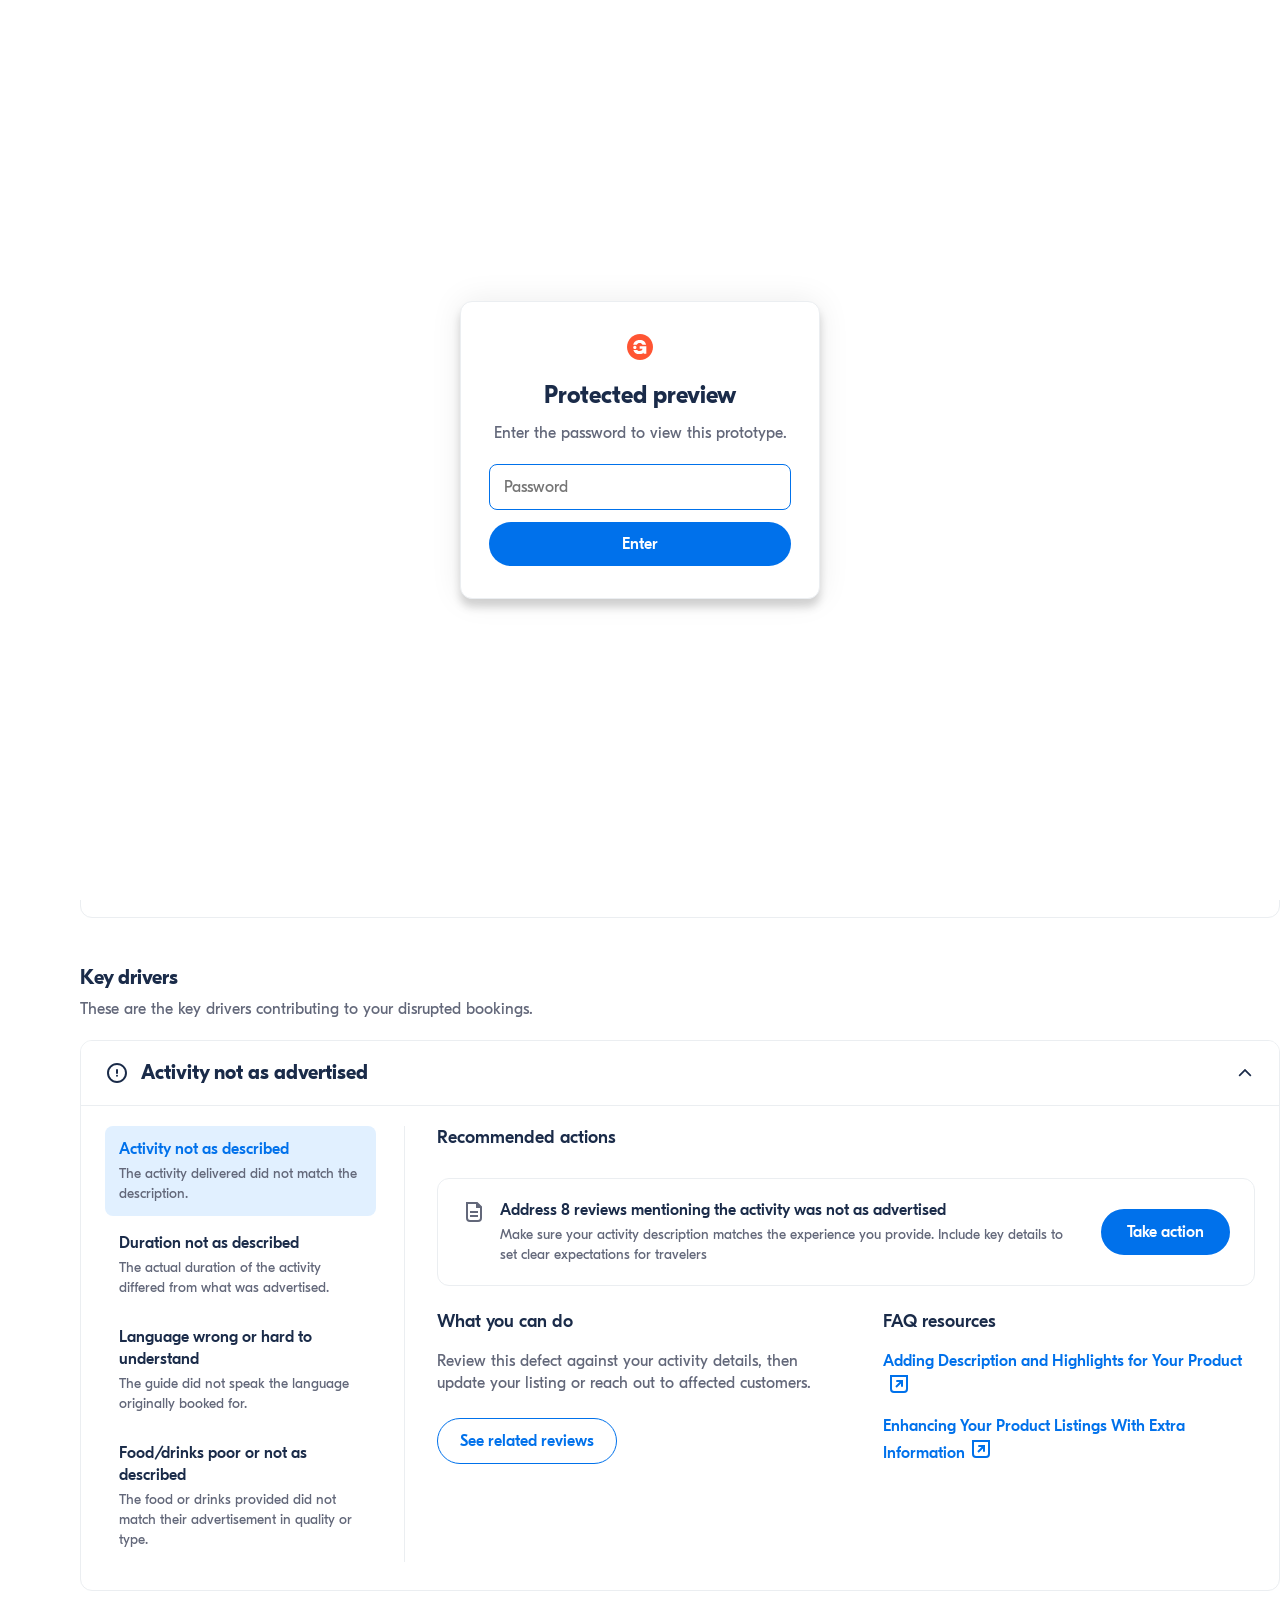
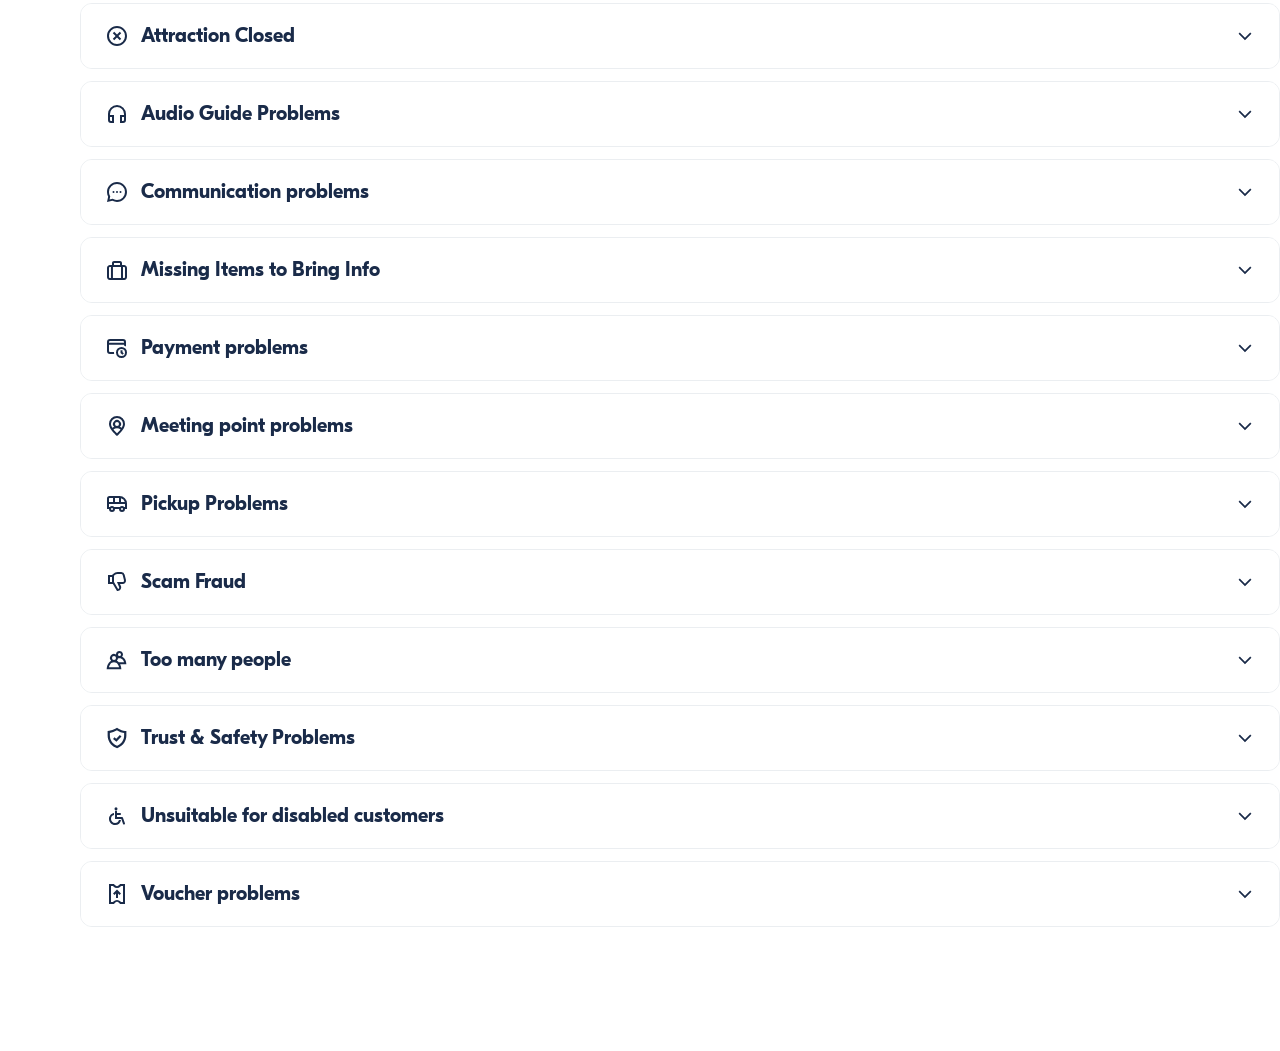
==== commit c61ab775: "Add cosmetic password gate Client-side password overlay (js/auth-gate.js) that hides the page until " ====
--- a/index.html
+++ b/index.html
@@ -6,8 +6,22 @@
   <title>Performance Hub — Disrupted Bookings · DBR Concept</title>
   <link rel="stylesheet" href="css/tokens.css">
   <link rel="stylesheet" href="css/styles.css">
+  <!-- Skip the password gate if already unlocked this session (avoids flash) -->
+  <script>try{if(sessionStorage.getItem('dbr-auth')==='1')document.documentElement.className+=' authed';}catch(e){}</script>
 </head>
 <body>
+
+  <!-- ===================== PASSWORD GATE (cosmetic — see js/auth-gate.js) ===================== -->
+  <div id="auth-gate" class="auth-gate">
+    <form class="auth-gate__card" id="auth-form">
+      <img src="assets/logo-gyg.svg" alt="GetYourGuide" class="auth-gate__logo">
+      <h1 class="auth-gate__title">Protected preview</h1>
+      <p class="auth-gate__desc">Enter the password to view this prototype.</p>
+      <input type="password" id="auth-input" class="auth-gate__input" placeholder="Password" autocomplete="current-password" aria-label="Password">
+      <button type="submit" class="auth-gate__btn">Enter</button>
+      <p class="auth-gate__error hidden" id="auth-error">Incorrect password. Try again.</p>
+    </form>
+  </div>
 
   <!-- ===================== TOP NAV ===================== -->
   <header class="topnav">
@@ -225,5 +239,6 @@
   <script src="js/defects-render.js"></script>
   <script src="js/chart-tooltip.js"></script>
   <script src="js/date-range.js"></script>
+  <script src="js/auth-gate.js"></script>
 </body>
 </html>
--- a/css/styles.css
+++ b/css/styles.css
@@ -864,3 +864,53 @@
 
 /* Key drivers */
 .key-drivers-section { display: flex; flex-direction: column; gap: 20px; margin-top: 8px; }
+
+/* ============================================================
+   PASSWORD GATE (cosmetic — see js/auth-gate.js)
+   ============================================================ */
+.auth-gate {
+  position: fixed;
+  inset: 0;
+  z-index: 1000;
+  background: var(--gyg-background-page);
+  display: flex;
+  align-items: center;
+  justify-content: center;
+  padding: 24px;
+}
+.authed .auth-gate { display: none; }
+.auth-gate__card {
+  width: 100%;
+  max-width: 360px;
+  display: flex;
+  flex-direction: column;
+  gap: 12px;
+  text-align: center;
+  background: #fff;
+  border: 1px solid var(--gyg-border-non-interactive);
+  border-radius: 12px;
+  padding: 32px 28px;
+  box-shadow: var(--shadow-modal);
+}
+.auth-gate__logo { height: 26px; width: auto; margin: 0 auto 8px; }
+.auth-gate__title { font: var(--font-title-2); color: var(--gyg-label-primary); margin: 0; }
+.auth-gate__desc { font: var(--font-body); color: var(--gyg-label-secondary); margin: 0 0 8px; }
+.auth-gate__input {
+  font: var(--font-body);
+  color: var(--gyg-label-primary);
+  padding: 11px 14px;
+  border: 1px solid #dcdfe4;
+  border-radius: 8px;
+  width: 100%;
+}
+.auth-gate__input:focus { outline: none; border-color: var(--gyg-interactive-primary); }
+.auth-gate__btn {
+  background: var(--gyg-interactive-primary);
+  color: #fff;
+  border: none;
+  border-radius: var(--radius-pill);
+  padding: 11px 22px;
+  font: var(--font-body-strong);
+}
+.auth-gate__btn:hover { opacity: 0.9; }
+.auth-gate__error { font: var(--font-caption-strong); color: var(--gyg-tag-critical-text); margin: 4px 0 0; }
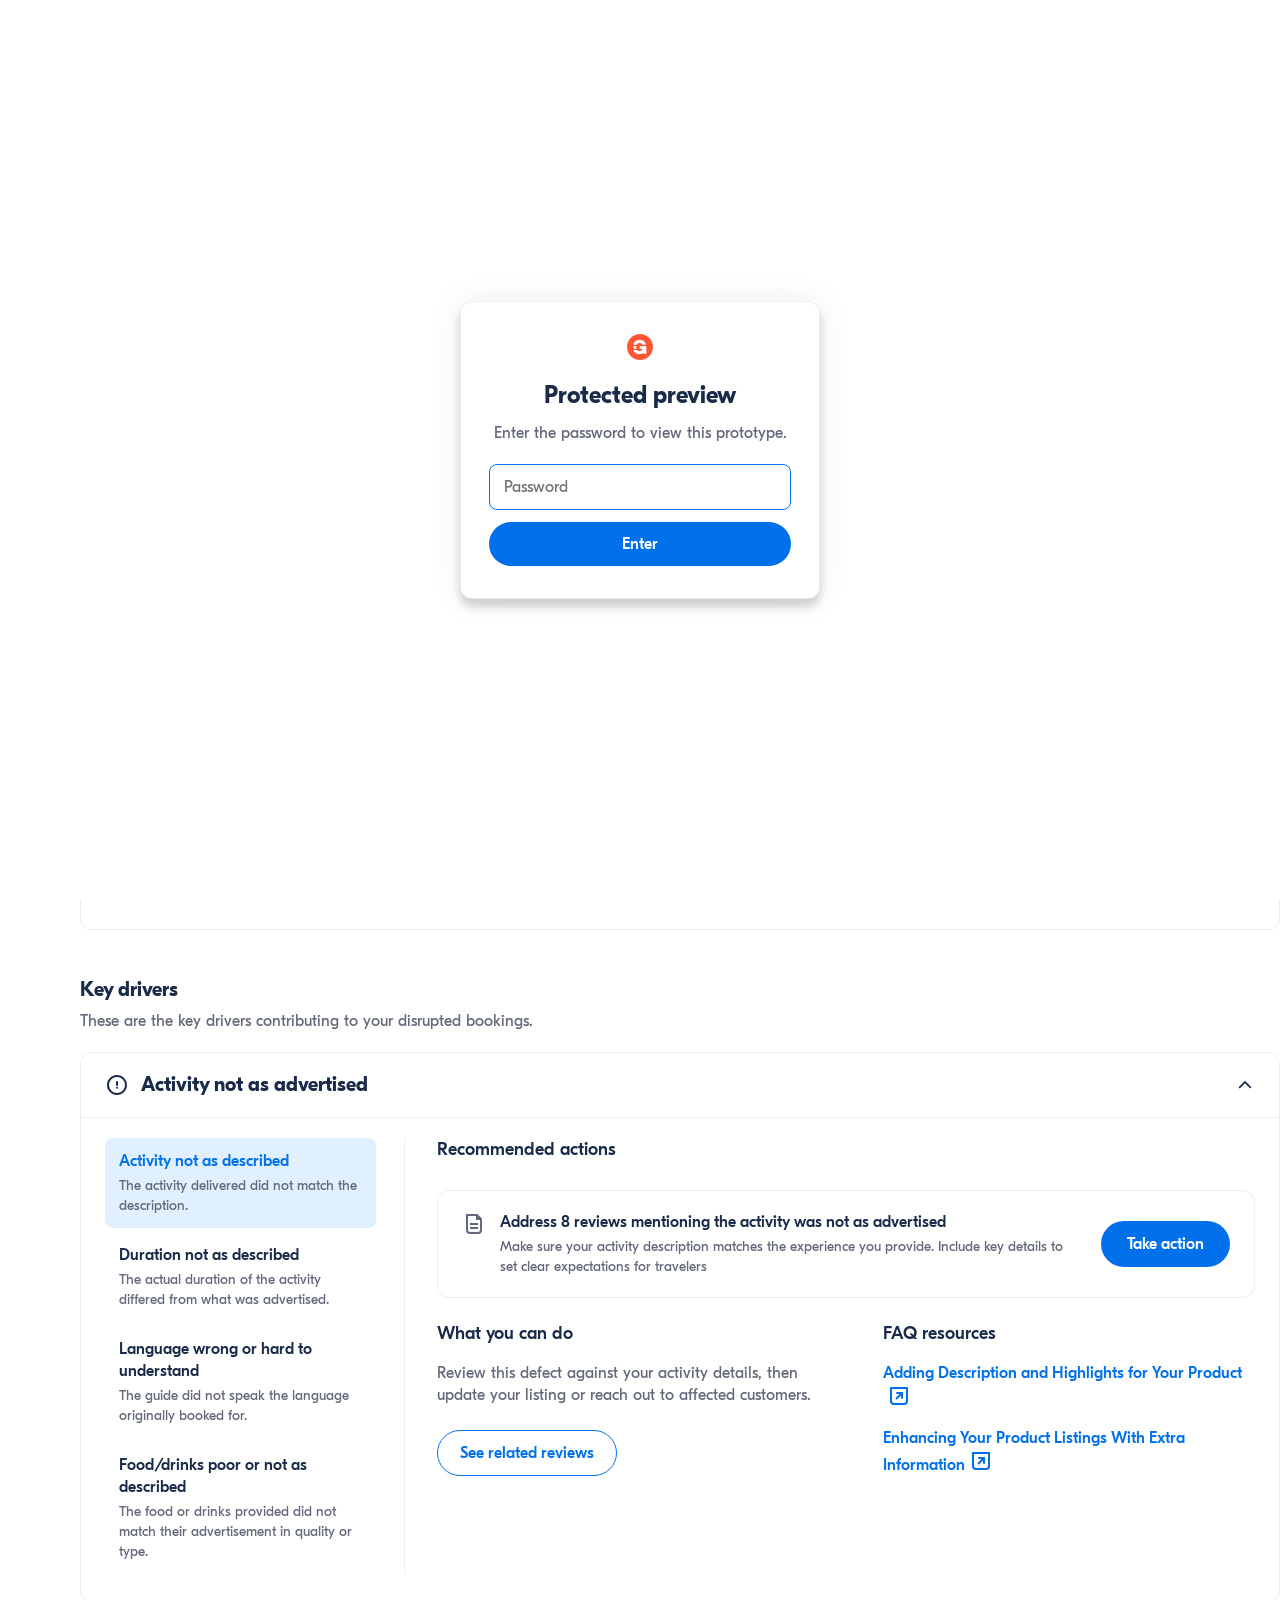
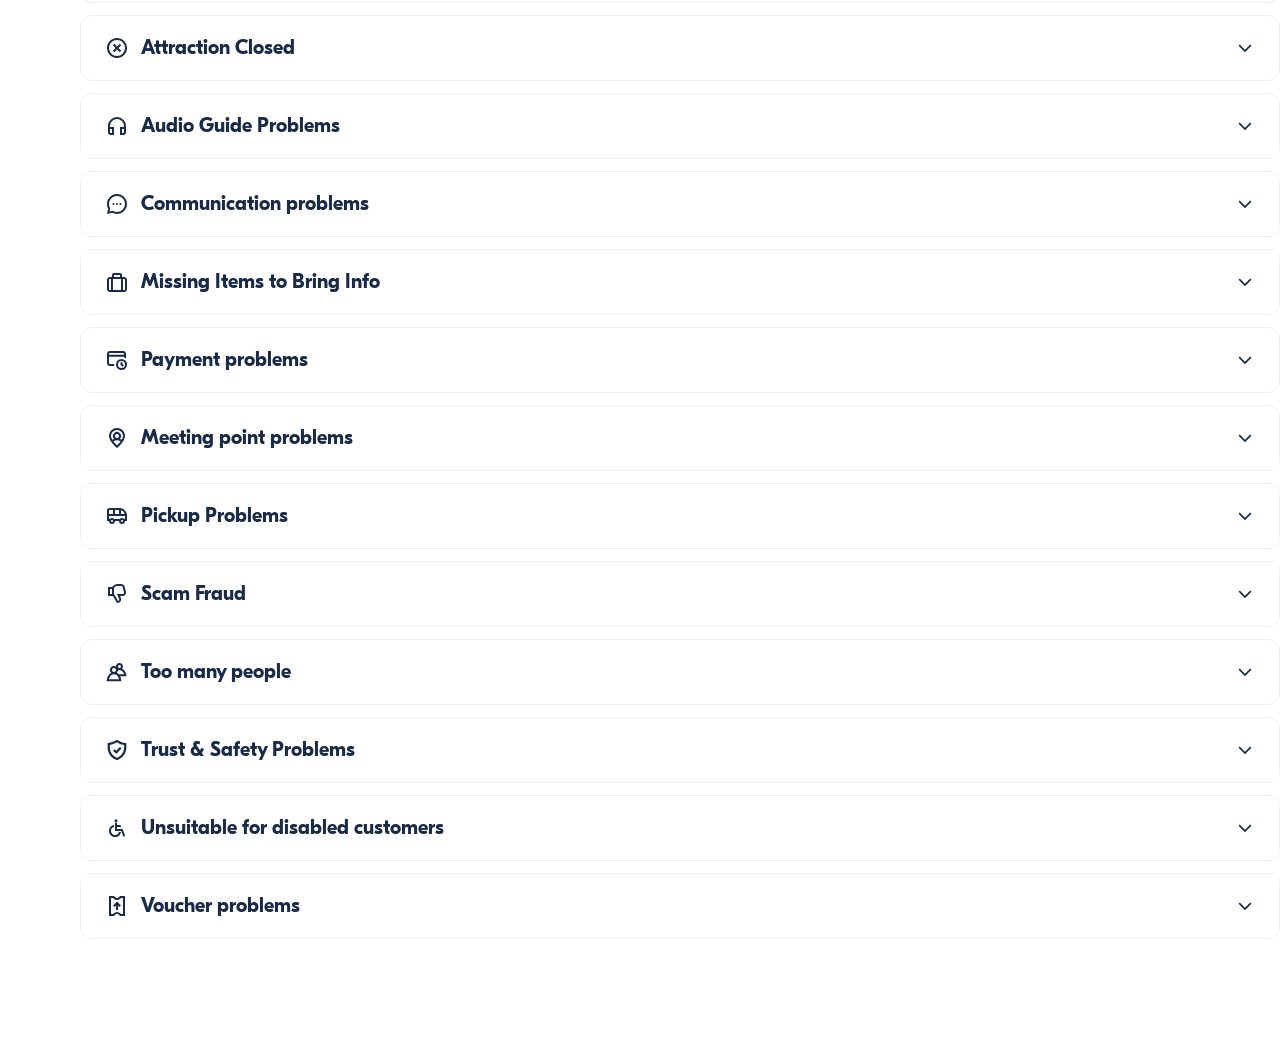
==== commit 2626263f: "Move date-range control above the disrupted booking rate chart Relocates the "Last 30 days" selector" ====
--- a/index.html
+++ b/index.html
@@ -122,14 +122,6 @@
         <div class="disrupted-section__header">
           <div class="disrupted-header__top">
             <h2 class="section-heading">Disrupted bookings</h2>
-            <div class="disrupted-controls">
-              <div class="select-input select-input--lg">
-                <span>Last 30 days</span>
-                <svg width="16" height="16" viewBox="0 0 16 16" fill="none">
-                  <path d="M4 6l4 4 4-4" stroke="#858995" stroke-width="1.5" stroke-linecap="round" stroke-linejoin="round"/>
-                </svg>
-              </div>
-            </div>
           </div>
 
           <p class="disrupted-header__desc">Tracking disrupted bookings is critical because even minor friction points erode customer trust. By identifying and reducing these disruptions, we can improve the overall customer experience and drive higher retention and satisfaction.</p>
@@ -154,6 +146,16 @@
               <span>Higher ratings lead to more bookings</span>
             </li>
           </ul>
+        </div>
+
+        <!-- Date-range control — sits directly above the chart -->
+        <div class="disrupted-controls">
+          <div class="select-input select-input--lg">
+            <span>Last 30 days</span>
+            <svg width="16" height="16" viewBox="0 0 16 16" fill="none">
+              <path d="M4 6l4 4 4-4" stroke="#858995" stroke-width="1.5" stroke-linecap="round" stroke-linejoin="round"/>
+            </svg>
+          </div>
         </div>
 
         <!-- Disrupted booking rate chart card -->
--- a/css/styles.css
+++ b/css/styles.css
@@ -762,10 +762,10 @@
 .perf-tab--active { color: var(--gyg-interactive-primary); border-bottom-color: var(--gyg-interactive-primary); }
 
 /* Section wrappers */
-.disrupted-section { display: flex; flex-direction: column; gap: 20px; margin-top: 24px; }
+.disrupted-section { display: flex; flex-direction: column; gap: 20px;}
 .disrupted-section__header { display: flex; flex-direction: column; gap: 16px; }
 .disrupted-header__top { display: flex; align-items: center; justify-content: space-between; gap: 16px; }
-.disrupted-controls { display: flex; gap: 12px; }
+.disrupted-controls { display: flex; gap: 12px; justify-content: flex-end; margin-bottom: -8px; }
 .disrupted-header__desc {
   font: var(--font-body);
   color: var(--gyg-label-secondary);
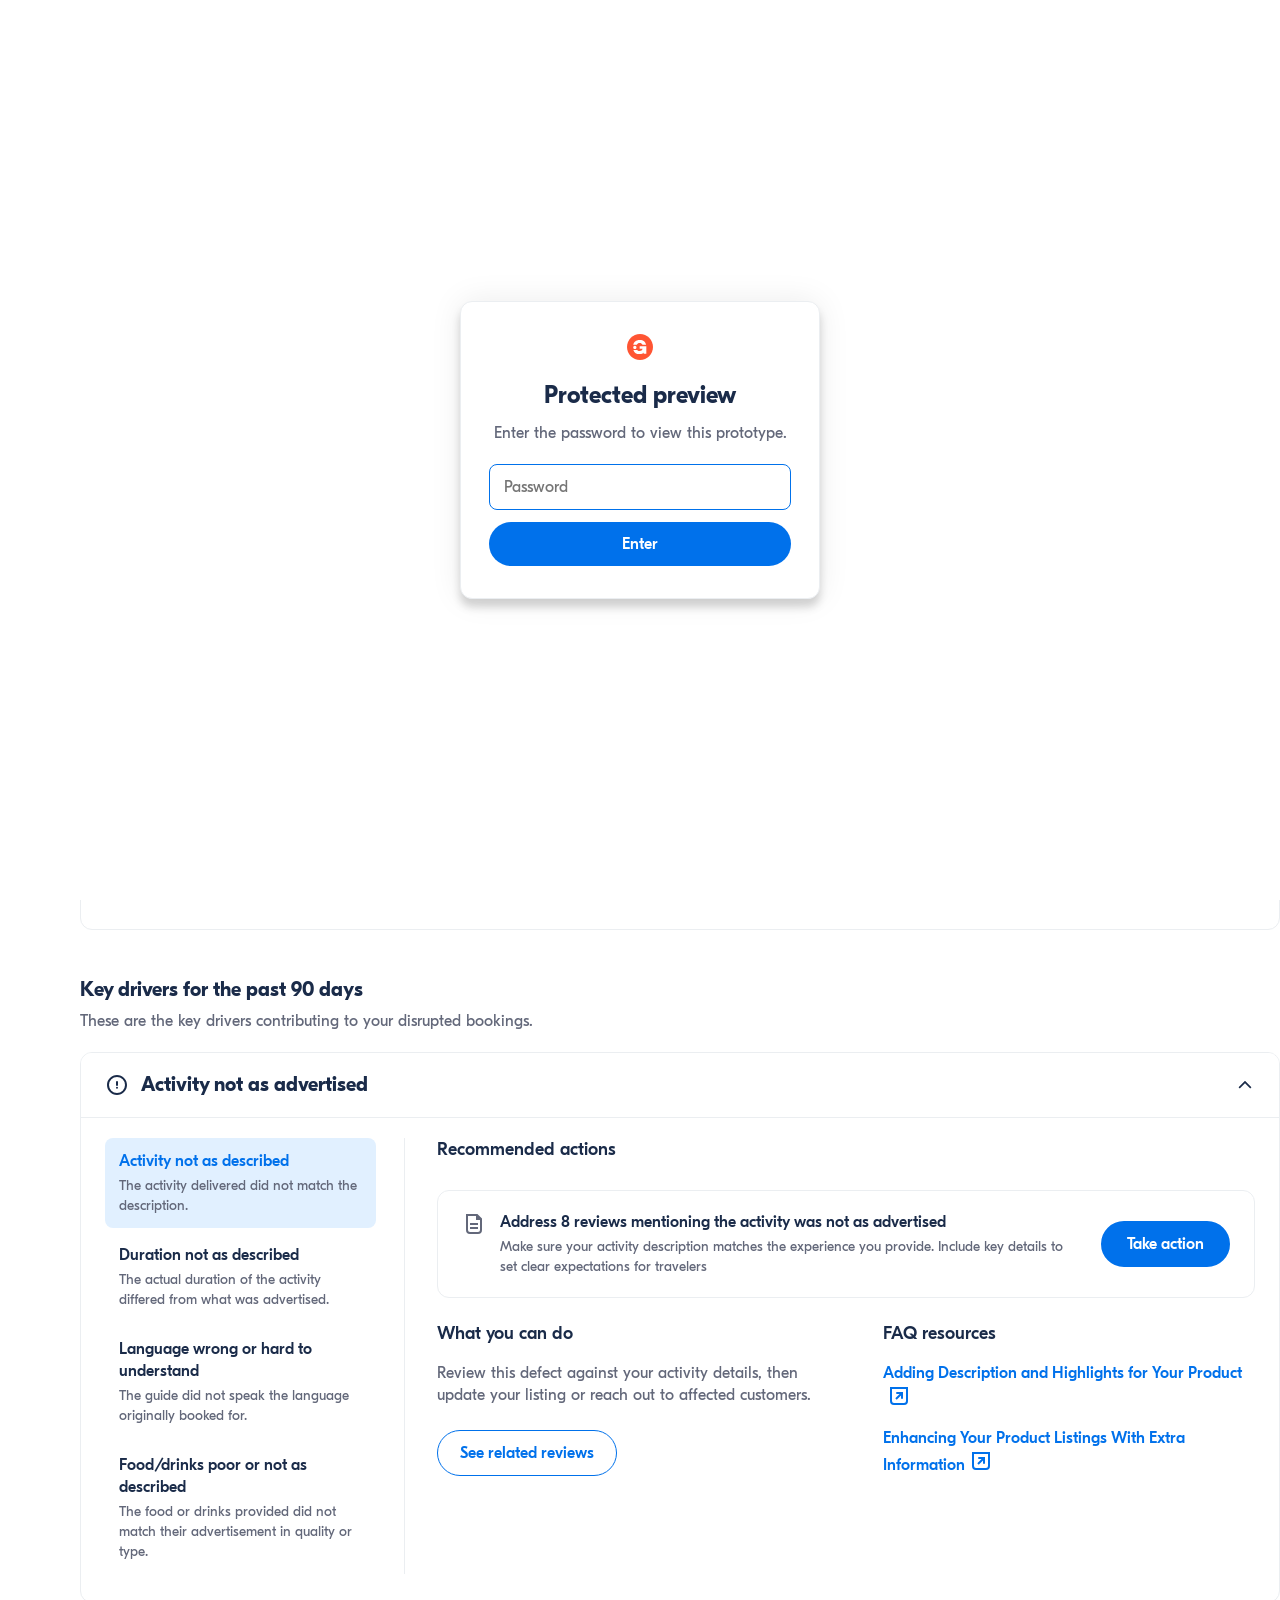
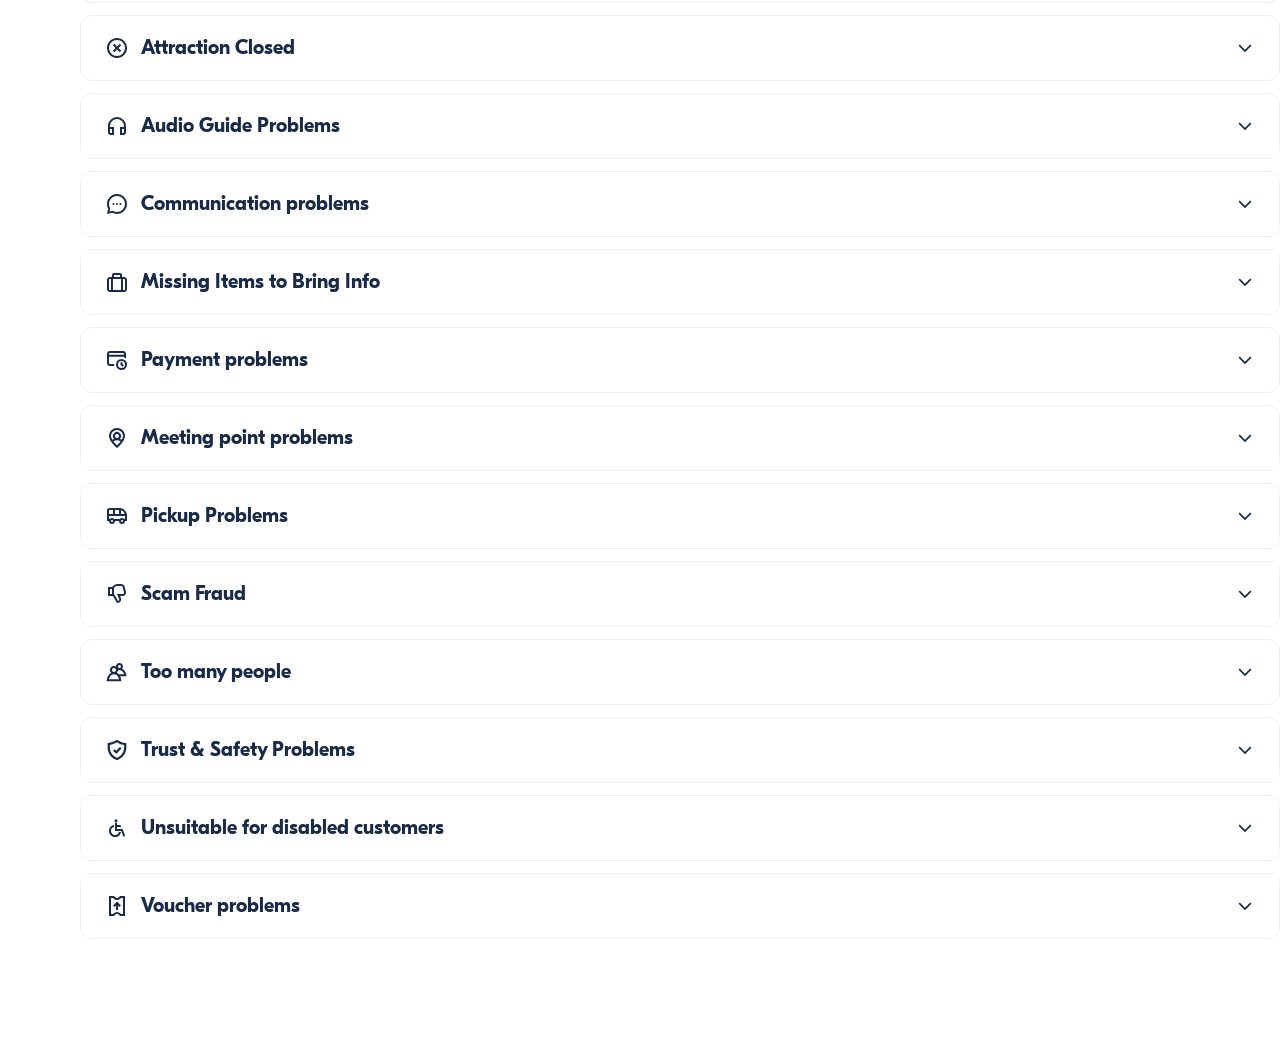
==== commit 20971f41: "Redraw the disrupted booking rate chart when the date range changes Adds a data-driven chart rendere" ====
--- a/index.html
+++ b/index.html
@@ -191,20 +191,14 @@
               <text x="50" y="120" text-anchor="end" class="chart-axis">4%</text>
               <text x="50" y="152" text-anchor="end" class="chart-axis">2%</text>
               <text x="50" y="184" text-anchor="end" class="chart-axis">0%</text>
-              <!-- Amber fill: only where the rate exceeds the 5% recommended max -->
-              <path d="M 60,180 C 110,180 150,50 185,44 C 220,40 262,150 300,150 C 336,150 352,42 376,40 C 420,38 490,132 570,154 C 680,170 780,138 862,100 C 962,66 1055,70 1130,66 L 1130,180 L 60,180 Z"
-                    fill="#fcebc6" clip-path="url(#dbr-above-max)"/>
+              <!-- Amber fill: only where the rate exceeds the 5% recommended max (path drawn by js/chart-render.js) -->
+              <path id="dbr-area-path" fill="#fcebc6" clip-path="url(#dbr-above-max)"/>
               <!-- Recommended max line (5%) -->
               <line x1="60" y1="100" x2="1130" y2="100" stroke="#1a2b49" stroke-width="1.5" stroke-dasharray="6 5"/>
-              <!-- Disrupted booking rate line -->
-              <path d="M 60,180 C 110,180 150,50 185,44 C 220,40 262,150 300,150 C 336,150 352,42 376,40 C 420,38 490,132 570,154 C 680,170 780,138 862,100 C 962,66 1055,70 1130,66"
-                    fill="none" stroke="#1a2b49" stroke-width="2.5" stroke-linecap="round" stroke-linejoin="round"/>
-              <!-- X-axis labels -->
-              <text x="60"    y="205" text-anchor="start"  class="chart-axis">Jun 20</text>
-              <text x="327"   y="205" text-anchor="middle" class="chart-axis">Jun 27</text>
-              <text x="595"   y="205" text-anchor="middle" class="chart-axis">Jul 4</text>
-              <text x="862"   y="205" text-anchor="middle" class="chart-axis">Jul 11</text>
-              <text x="1130"  y="205" text-anchor="end"    class="chart-axis">Jul 18</text>
+              <!-- Disrupted booking rate line (path drawn by js/chart-render.js) -->
+              <path id="dbr-line-path" fill="none" stroke="#1a2b49" stroke-width="2.5" stroke-linecap="round" stroke-linejoin="round"/>
+              <!-- X-axis labels: rebuilt by js/chart-render.js for the selected date range -->
+              <g id="dbr-x-axis"></g>
             </svg>
           </div>
         </div>
@@ -214,7 +208,7 @@
       <!-- ===================== KEY DRIVERS SECTION ===================== -->
       <section class="key-drivers-section">
         <div>
-          <h2 class="section-heading">Key drivers</h2>
+          <h2 class="section-heading">Key drivers for the past 90 days</h2>
           <p class="section-desc" style="margin-top:8px;">These are the key drivers contributing to your disrupted bookings.</p>
         </div>
         <div class="defect-cards" id="defect-cards"></div>
@@ -239,6 +233,8 @@
   <script src="js/interactions.js"></script>
   <script src="js/defects-data.js"></script>
   <script src="js/defects-render.js"></script>
+  <script src="js/chart-data.js"></script>
+  <script src="js/chart-render.js"></script>
   <script src="js/chart-tooltip.js"></script>
   <script src="js/date-range.js"></script>
   <script src="js/auth-gate.js"></script>
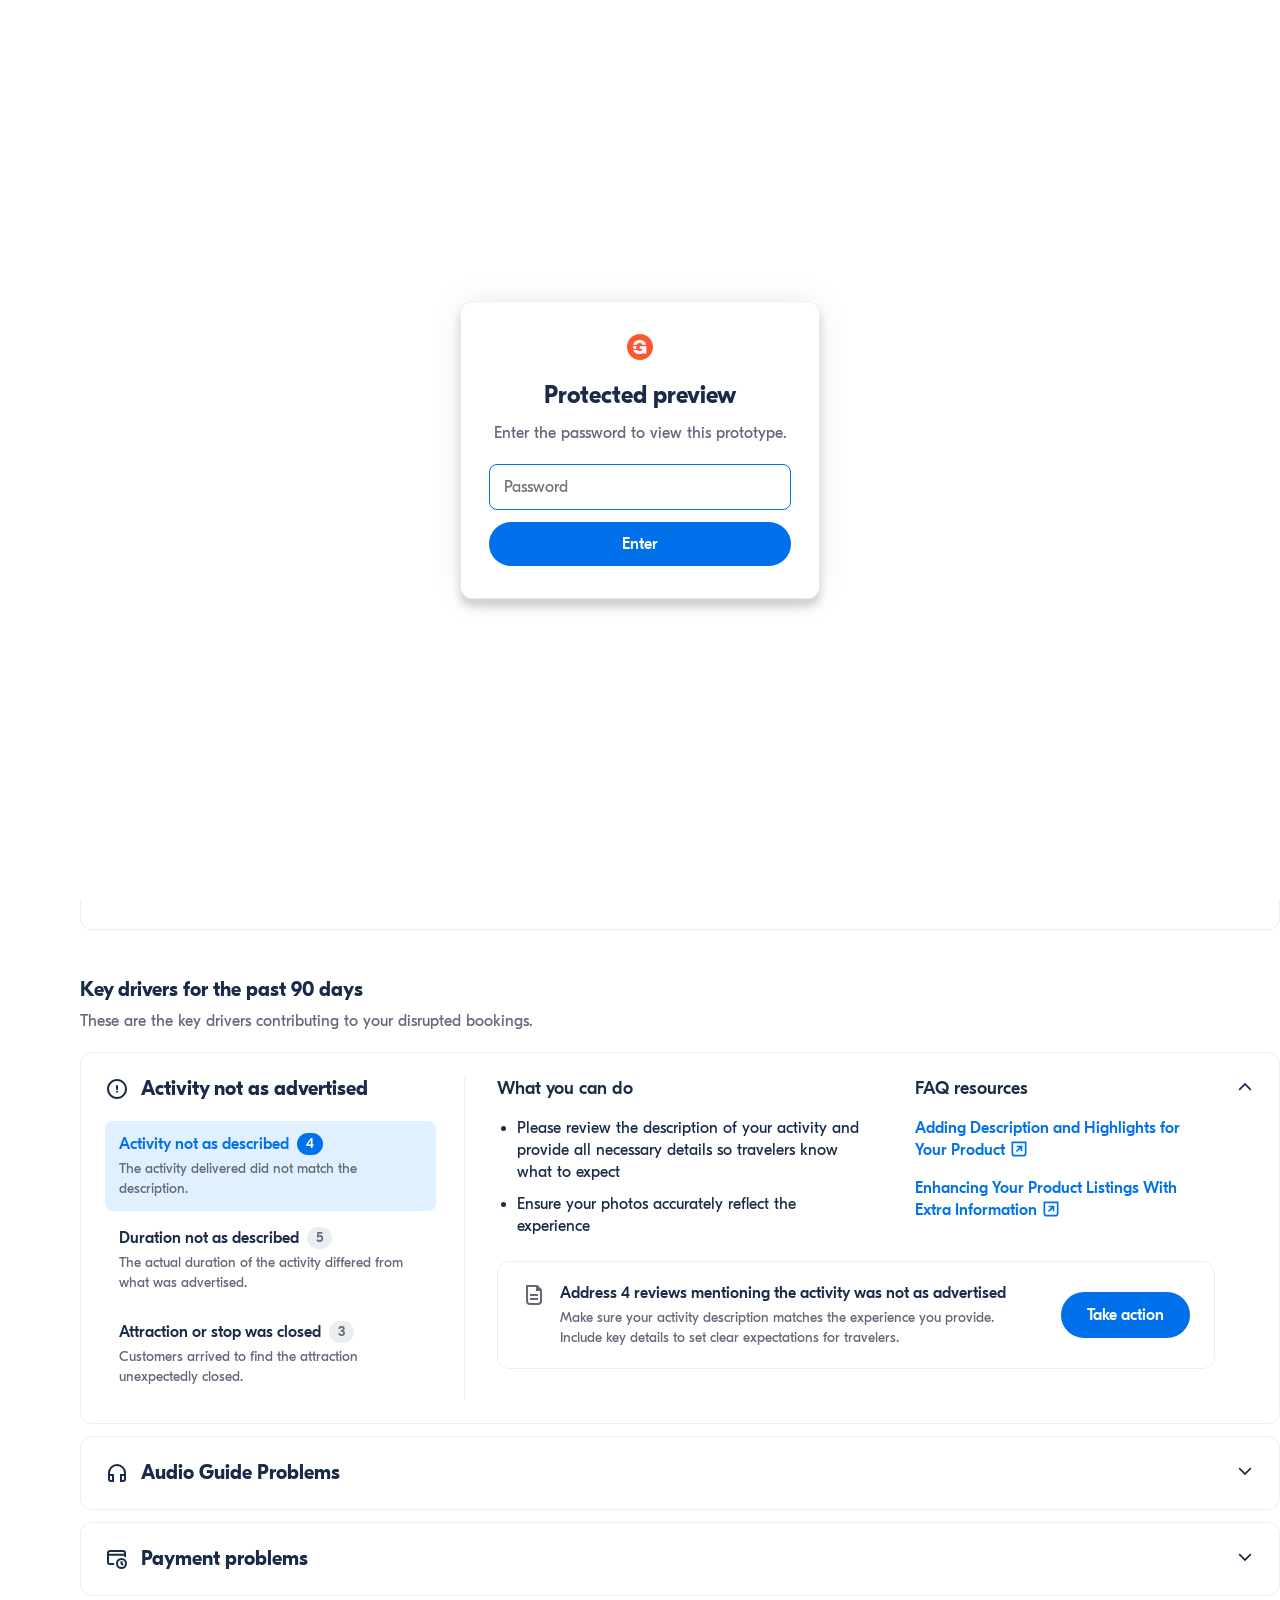
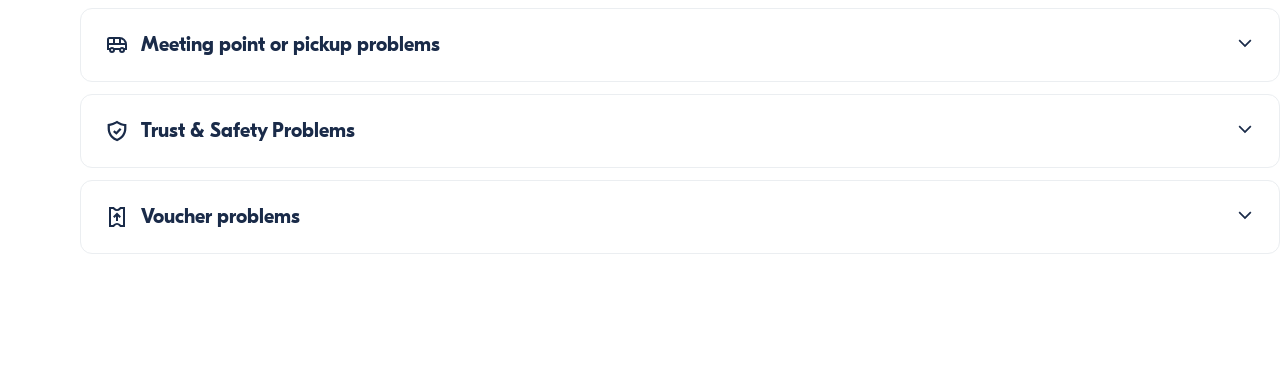
==== commit ad39cbc2: "Drive defect cards from per-supplier data Make the "Key drivers" cards supplier-specific: pick a sup" ====
--- a/index.html
+++ b/index.html
@@ -28,15 +28,17 @@
     <div style="display:flex;align-items:center;gap:24px;">
       <img src="assets/logo-gyg.svg" alt="GetYourGuide" class="topnav__logo">
     </div>
-    <div class="topnav__user">
+    <div class="topnav__user" id="supplier-switcher" role="button" tabindex="0"
+         aria-haspopup="listbox" aria-expanded="false" aria-label="Switch supplier">
       <div class="topnav__avatar"></div>
       <div class="topnav__user-info">
-        <span class="topnav__name">Marie</span>
-        <span class="topnav__company">BusTravel Iceland</span>
+        <span class="topnav__name" id="supplier-name">Marie</span>
+        <span class="topnav__company" id="supplier-company">BusTravel Iceland</span>
       </div>
       <svg class="topnav__chevron" width="16" height="16" viewBox="0 0 16 16" fill="none">
         <path d="M4 6l4 4 4-4" stroke="#858995" stroke-width="1.5" stroke-linecap="round" stroke-linejoin="round"/>
       </svg>
+      <ul class="supplier-menu" id="supplier-menu" role="listbox" aria-label="Suppliers" hidden></ul>
     </div>
   </header>
 
@@ -233,6 +235,7 @@
   <script src="js/interactions.js"></script>
   <script src="js/defects-data.js"></script>
   <script src="js/defects-render.js"></script>
+  <script src="js/suppliers.js"></script>
   <script src="js/chart-data.js"></script>
   <script src="js/chart-render.js"></script>
   <script src="js/chart-tooltip.js"></script>
--- a/css/styles.css
+++ b/css/styles.css
@@ -617,6 +617,15 @@
    ============================================================ */
 
 .defect-cards { display: flex; flex-direction: column; gap: 12px; }
+.defect-cards__empty {
+  background: white;
+  border: 1px solid var(--gyg-border-non-interactive);
+  border-radius: 12px;
+  padding: 32px 24px;
+  font: var(--font-body);
+  color: var(--gyg-label-secondary);
+  text-align: center;
+}
 
 .category-card {
   background: white;
@@ -625,71 +634,38 @@
   overflow: hidden;
 }
 
-/* Header (collapse toggle) */
-.category-card__header {
-  width: 100%;
-  display: flex;
-  align-items: center;
-  gap: 12px;
-  padding: 20px 24px;
-  background: white;
-  border: none;
-  text-align: left;
-  color: var(--gyg-label-primary);
-}
-.category-card__icon { display: inline-flex; color: var(--gyg-label-primary); }
-.category-card__title { font: var(--font-title-3); color: var(--gyg-label-primary); }
-.category-card__chevron {
-  margin-left: auto;
-  color: var(--gyg-label-primary);
-  transition: transform 0.2s ease;
-}
-.category-card.is-collapsed .category-card__chevron { transform: rotate(180deg); }
-.category-card.is-collapsed .category-card__body { display: none; }
-
-/* Body layout: defect list | what you can do | faq */
+/* Body layout: [ left: title + defect rail ] | [ right: chevron + content ] */
 .category-card__body {
   display: grid;
-  grid-template-columns: minmax(240px, 300px) 1fr;
+  grid-template-columns: minmax(280px, 360px) 1fr;
   gap: 32px;
-  padding: 4px 24px 28px;
-  border-top: 1px solid var(--gyg-separator-primary);
-  padding-top: 20px;
-}
-
-/* Right panel: optional recommended-action block + [ what you can do | faq ] */
-.dp-right { display: flex; flex-direction: column; gap: 24px; min-width: 0; }
-.dp-cols {
-  display: grid;
-  grid-template-columns: minmax(0, 1fr) minmax(0, 372px);
-  gap: 48px;
-}
-
-/* Recommended actions */
-.dp-ra { display: flex; flex-direction: column; gap: 12px; }
-.dp-ra-card {
-  border: 1px solid var(--gyg-border-non-interactive);
-  border-radius: 12px;
-  padding: 20px 24px;
-  display: flex;
-  align-items: center;
-  justify-content: space-between;
-  gap: 24px;
-}
-.dp-ra-card__main { display: flex; align-items: flex-start; gap: 14px; min-width: 0; }
-.dp-ra-card__icon { color: var(--gyg-label-secondary); flex-shrink: 0; display: inline-flex; margin-top: 1px; }
-.dp-ra-card__title { font: var(--font-body-strong); color: var(--gyg-label-primary); margin: 0; }
-.dp-ra-card__desc { font: var(--font-caption); color: var(--gyg-label-secondary); margin: 4px 0 0; max-width: 620px; }
-.dp-ra-card__btn { flex-shrink: 0; width: auto; }
-
-/* Left rail: defect selector */
-.defect-nav {
+  padding: 24px;
+}
+
+/* LEFT column */
+.cc-left {
   display: flex;
   flex-direction: column;
-  gap: 4px;
+  gap: 20px;
   border-right: 1px solid var(--gyg-separator-primary);
   padding-right: 28px;
 }
+.cc-left__head {
+  display: flex;
+  align-items: center;
+  gap: 12px;
+  background: none;
+  border: none;
+  text-align: left;
+  padding: 0;
+  cursor: pointer;
+  color: var(--gyg-label-primary);
+}
+.cc-icon { display: inline-flex; color: var(--gyg-label-primary); flex-shrink: 0; }
+.cc-title { font: var(--font-title-3); color: var(--gyg-label-primary); }
+
+/* Defect selector rail */
+.defect-nav { display: flex; flex-direction: column; gap: 4px; }
 .defect-nav-item {
   display: flex;
   flex-direction: column;
@@ -700,43 +676,127 @@
   background: transparent;
   border: none;
   border-radius: var(--radius-lg);
+  cursor: pointer;
   transition: background 0.15s ease;
 }
 .defect-nav-item:hover { background: var(--gyg-background-secondary); }
 .defect-nav-item.is-active { background: #e1f0ff; }
+.defect-nav-item__row { display: flex; align-items: center; justify-content: space-between; gap: 8px; }
 .defect-nav-item__title { font: var(--font-body-strong); color: var(--gyg-label-primary); }
 .defect-nav-item.is-active .defect-nav-item__title { color: var(--gyg-interactive-primary); }
 .defect-nav-item__desc { font: var(--font-caption); color: var(--gyg-label-secondary); }
-
-/* Middle + right panels */
-.category-panel__heading { font: var(--font-title-4); color: var(--gyg-label-primary); margin: 0 0 16px; }
-.category-panel__empty { font: var(--font-body); color: var(--gyg-label-secondary); margin: 0; }
+.defect-nav-item__count {
+  flex-shrink: 0;
+  font: var(--font-caption-strong);
+  color: var(--gyg-label-secondary);
+  background: var(--gyg-background-secondary);
+  border-radius: var(--radius-pill);
+  padding: 1px 9px;
+}
+.defect-nav-item.is-active .defect-nav-item__count {
+  background: var(--gyg-interactive-primary);
+  color: white;
+}
+
+/* RIGHT column */
+.cc-right { position: relative; min-width: 0; }
+.cc-collapse {
+  position: absolute;
+  top: 0; right: 0;
+  background: none;
+  border: none;
+  cursor: pointer;
+  color: var(--gyg-label-primary);
+  padding: 0;
+  display: inline-flex;
+}
+.category-card__chevron { transition: transform 0.2s ease; }
+.category-card.is-collapsed .category-card__chevron { transform: rotate(180deg); }
+.cc-content { display: flex; flex-direction: column; gap: 24px; padding-right: 40px; }
+
+/* Collapsed: keep only the title (left) and chevron (right) on one row */
+.category-card.is-collapsed .defect-nav,
+.category-card.is-collapsed .cc-content { display: none; }
+.category-card.is-collapsed .cc-left { border-right: none; padding-right: 0; gap: 0; }
+
+/* Content row: "What you can do" + optional "FAQ resources" */
+.dp-top { display: flex; gap: 48px; align-items: flex-start; }
+.dp-advice { flex: 1 1 auto; min-width: 0; }
+.dp-faq { flex: 0 0 300px; }
+.dp-heading { font: var(--font-title-4); color: var(--gyg-label-primary); margin: 0 0 16px; }
 
 .wycd-list { margin: 0; padding-left: 20px; display: flex; flex-direction: column; gap: 10px; }
 .wycd-list li { font: var(--font-body); color: var(--gyg-label-primary); }
-
-.see-reviews-btn {
-  margin-top: 24px;
+.dp-empty { font: var(--font-body); color: var(--gyg-label-secondary); margin: 0; }
+
+.faq-list { list-style: none; margin: 0; padding: 0; display: flex; flex-direction: column; gap: 16px; }
+.faq-list a { font: var(--font-body-strong); color: var(--gyg-interactive-primary); }
+.faq-list a svg { display: inline-block; vertical-align: -0.25em; margin-left: 4px; }
+
+/* Recommended-action card (bottom) */
+.dp-ra { display: flex; flex-direction: column; gap: 12px; }
+.dp-ra-card {
+  border: 1px solid var(--gyg-border-non-interactive);
+  border-radius: 12px;
+  padding: 20px 24px;
+  display: flex;
+  align-items: center;
+  justify-content: space-between;
+  gap: 24px;
+}
+.dp-ra-card__main { display: flex; align-items: flex-start; gap: 14px; min-width: 0; }
+.dp-ra-card__icon { color: var(--gyg-label-secondary); flex-shrink: 0; display: inline-flex; margin-top: 1px; }
+.dp-ra-card__title { font: var(--font-body-strong); color: var(--gyg-label-primary); margin: 0; }
+.dp-ra-card__desc { font: var(--font-caption); color: var(--gyg-label-secondary); margin: 4px 0 0; max-width: 620px; }
+.dp-ra-card__btn { flex-shrink: 0; width: auto; }
+
+/* Bottom CTA button row (only when no RA card) */
+.dp-actions { display: flex; gap: 12px; flex-wrap: wrap; }
+.btn-secondary {
   background: white;
   color: var(--gyg-interactive-primary);
-  border: 1px solid var(--gyg-interactive-primary);
+  border: 2px solid var(--gyg-interactive-primary);
   border-radius: var(--radius-pill);
-  padding: 11px 22px;
+  padding: 8px 22px;
   font: var(--font-body-strong);
-}
-.see-reviews-btn:hover { background: #e1f0ff; }
-
-.faq-list { list-style: none; margin: 0; padding: 0; display: flex; flex-direction: column; gap: 16px; }
-.faq-list a {
-  font: var(--font-body-strong);
-  color: var(--gyg-interactive-primary);
-}
-/* External-link icon trails the label inline (stays with the last word) */
-.faq-list a svg {
-  display: inline-block;
-  vertical-align: -0.2em;
-  margin-left: 4px;
-}
+  cursor: pointer;
+  white-space: nowrap;
+  transition: background 0.15s;
+}
+.btn-secondary:hover { background: #e1f0ff; }
+.dp-actions .btn-primary { width: auto; }
+
+/* Supplier switcher menu (top-nav user element) */
+.topnav__user { position: relative; cursor: pointer; user-select: none; }
+.topnav__user.is-open .topnav__chevron { transform: rotate(180deg); }
+.topnav__chevron { transition: transform 0.2s ease; }
+.supplier-menu {
+  position: absolute;
+  top: calc(100% + 8px);
+  right: 0;
+  min-width: 240px;
+  background: white;
+  border: 1px solid var(--gyg-border-non-interactive);
+  border-radius: 12px;
+  box-shadow: 0 8px 24px rgba(0,0,0,0.12);
+  list-style: none;
+  margin: 0;
+  padding: 6px;
+  z-index: 300;
+}
+.supplier-menu[hidden] { display: none; }
+.supplier-menu__item {
+  display: flex;
+  flex-direction: column;
+  gap: 2px;
+  padding: 10px 12px;
+  border-radius: 8px;
+  cursor: pointer;
+}
+.supplier-menu__item:hover { background: var(--gyg-background-secondary); }
+.supplier-menu__item[aria-selected="true"] { background: #e1f0ff; }
+.supplier-menu__name { font: var(--font-caption-strong); color: var(--gyg-label-primary); }
+.supplier-menu__company { font: var(--font-label); color: var(--gyg-label-secondary); }
 
 /* ============================================================
    DISRUPTED BOOKINGS  (matches Performance Hub – Q3-26 Figma)
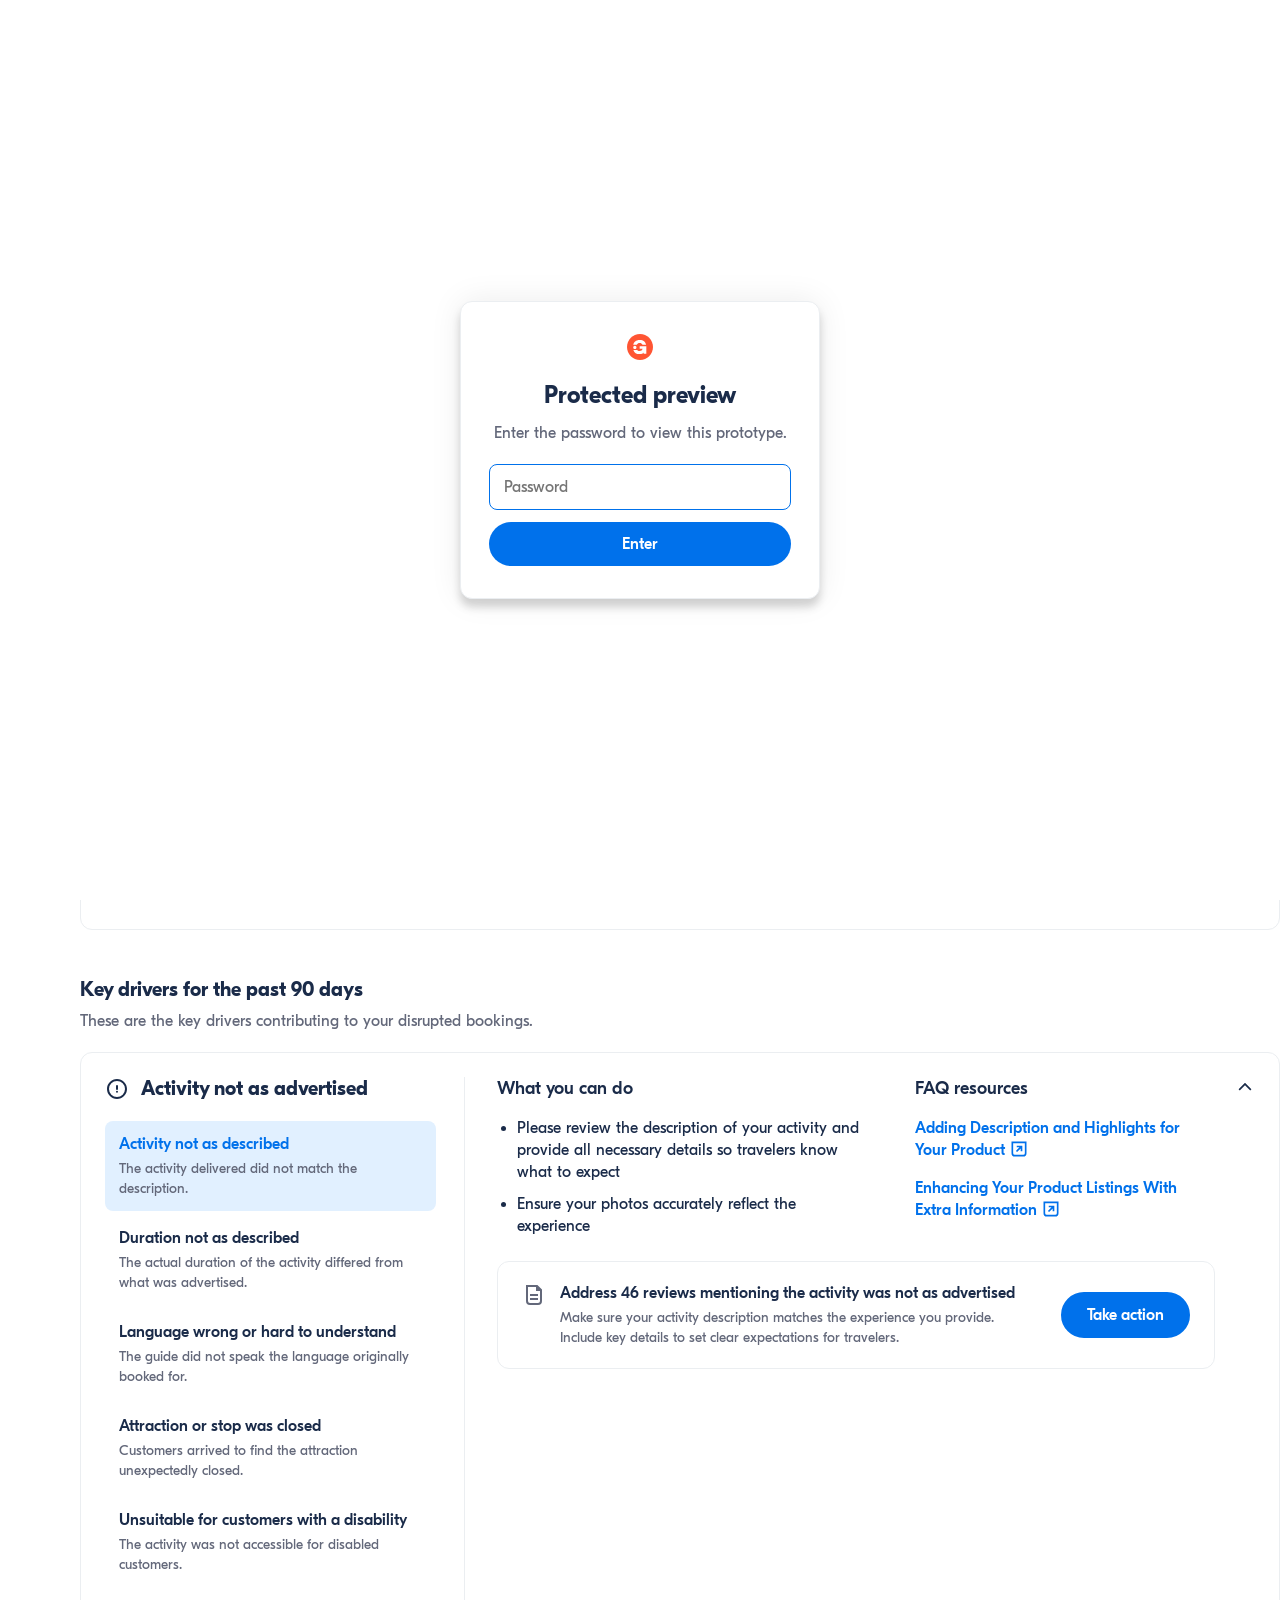
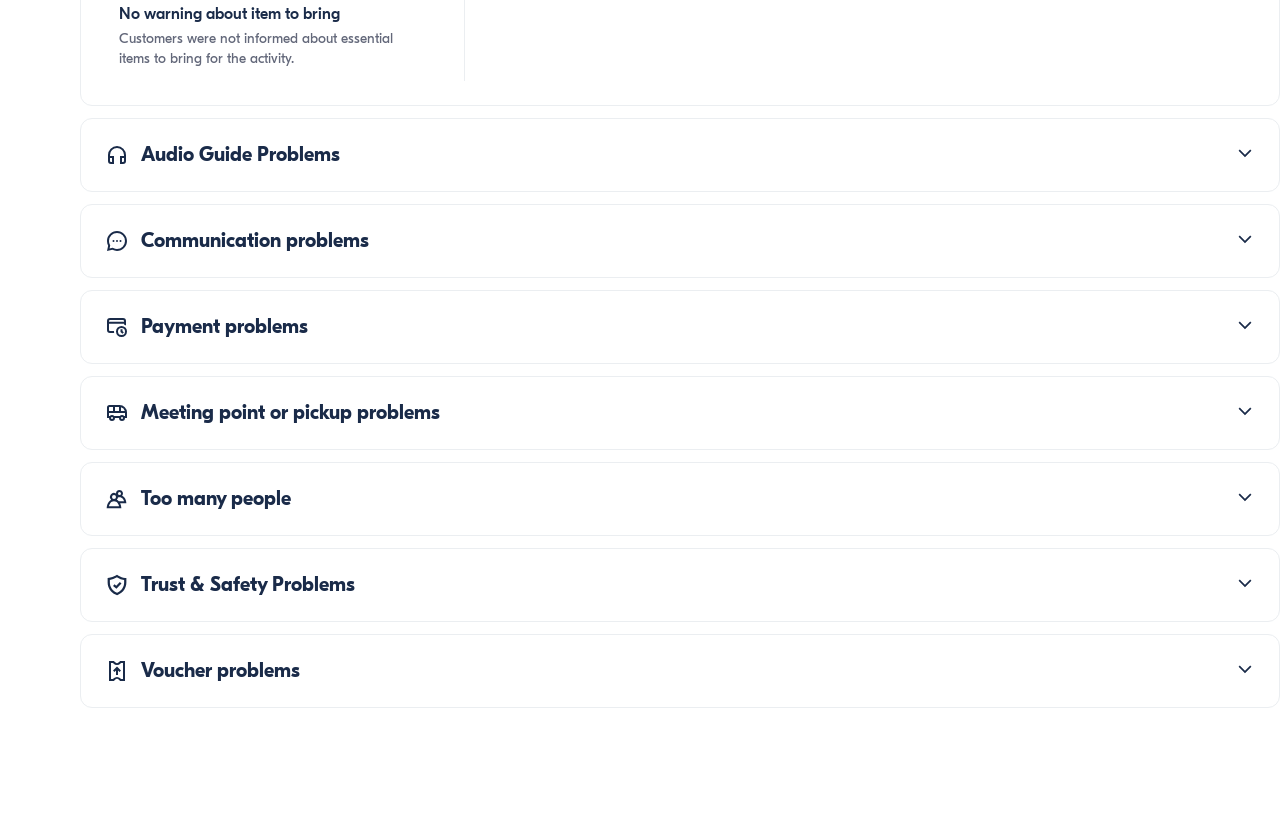
==== commit 780248cd: "Wire disrupted-booking-rate stat to per-supplier rate data - Add data/suppliers/tina-rate.csv (activ" ====
--- a/index.html
+++ b/index.html
@@ -153,7 +153,7 @@
         <!-- Date-range control — sits directly above the chart -->
         <div class="disrupted-controls">
           <div class="select-input select-input--lg">
-            <span>Last 30 days</span>
+            <span>Last 90 days</span>
             <svg width="16" height="16" viewBox="0 0 16 16" fill="none">
               <path d="M4 6l4 4 4-4" stroke="#858995" stroke-width="1.5" stroke-linecap="round" stroke-linejoin="round"/>
             </svg>
--- a/css/styles.css
+++ b/css/styles.css
@@ -681,22 +681,9 @@
 }
 .defect-nav-item:hover { background: var(--gyg-background-secondary); }
 .defect-nav-item.is-active { background: #e1f0ff; }
-.defect-nav-item__row { display: flex; align-items: center; justify-content: space-between; gap: 8px; }
 .defect-nav-item__title { font: var(--font-body-strong); color: var(--gyg-label-primary); }
 .defect-nav-item.is-active .defect-nav-item__title { color: var(--gyg-interactive-primary); }
 .defect-nav-item__desc { font: var(--font-caption); color: var(--gyg-label-secondary); }
-.defect-nav-item__count {
-  flex-shrink: 0;
-  font: var(--font-caption-strong);
-  color: var(--gyg-label-secondary);
-  background: var(--gyg-background-secondary);
-  border-radius: var(--radius-pill);
-  padding: 1px 9px;
-}
-.defect-nav-item.is-active .defect-nav-item__count {
-  background: var(--gyg-interactive-primary);
-  color: white;
-}
 
 /* RIGHT column */
 .cc-right { position: relative; min-width: 0; }
@@ -902,6 +889,7 @@
   border-radius: var(--radius-pill);
 }
 .dbr-tag--risk { background: var(--gyg-surface-warning-weak); color: #92400e; }
+.dbr-tag--good { background: var(--gyg-tag-success-bg); color: var(--gyg-tag-success-text); }
 
 /* Chart hover tooltip */
 .chart-tt {
